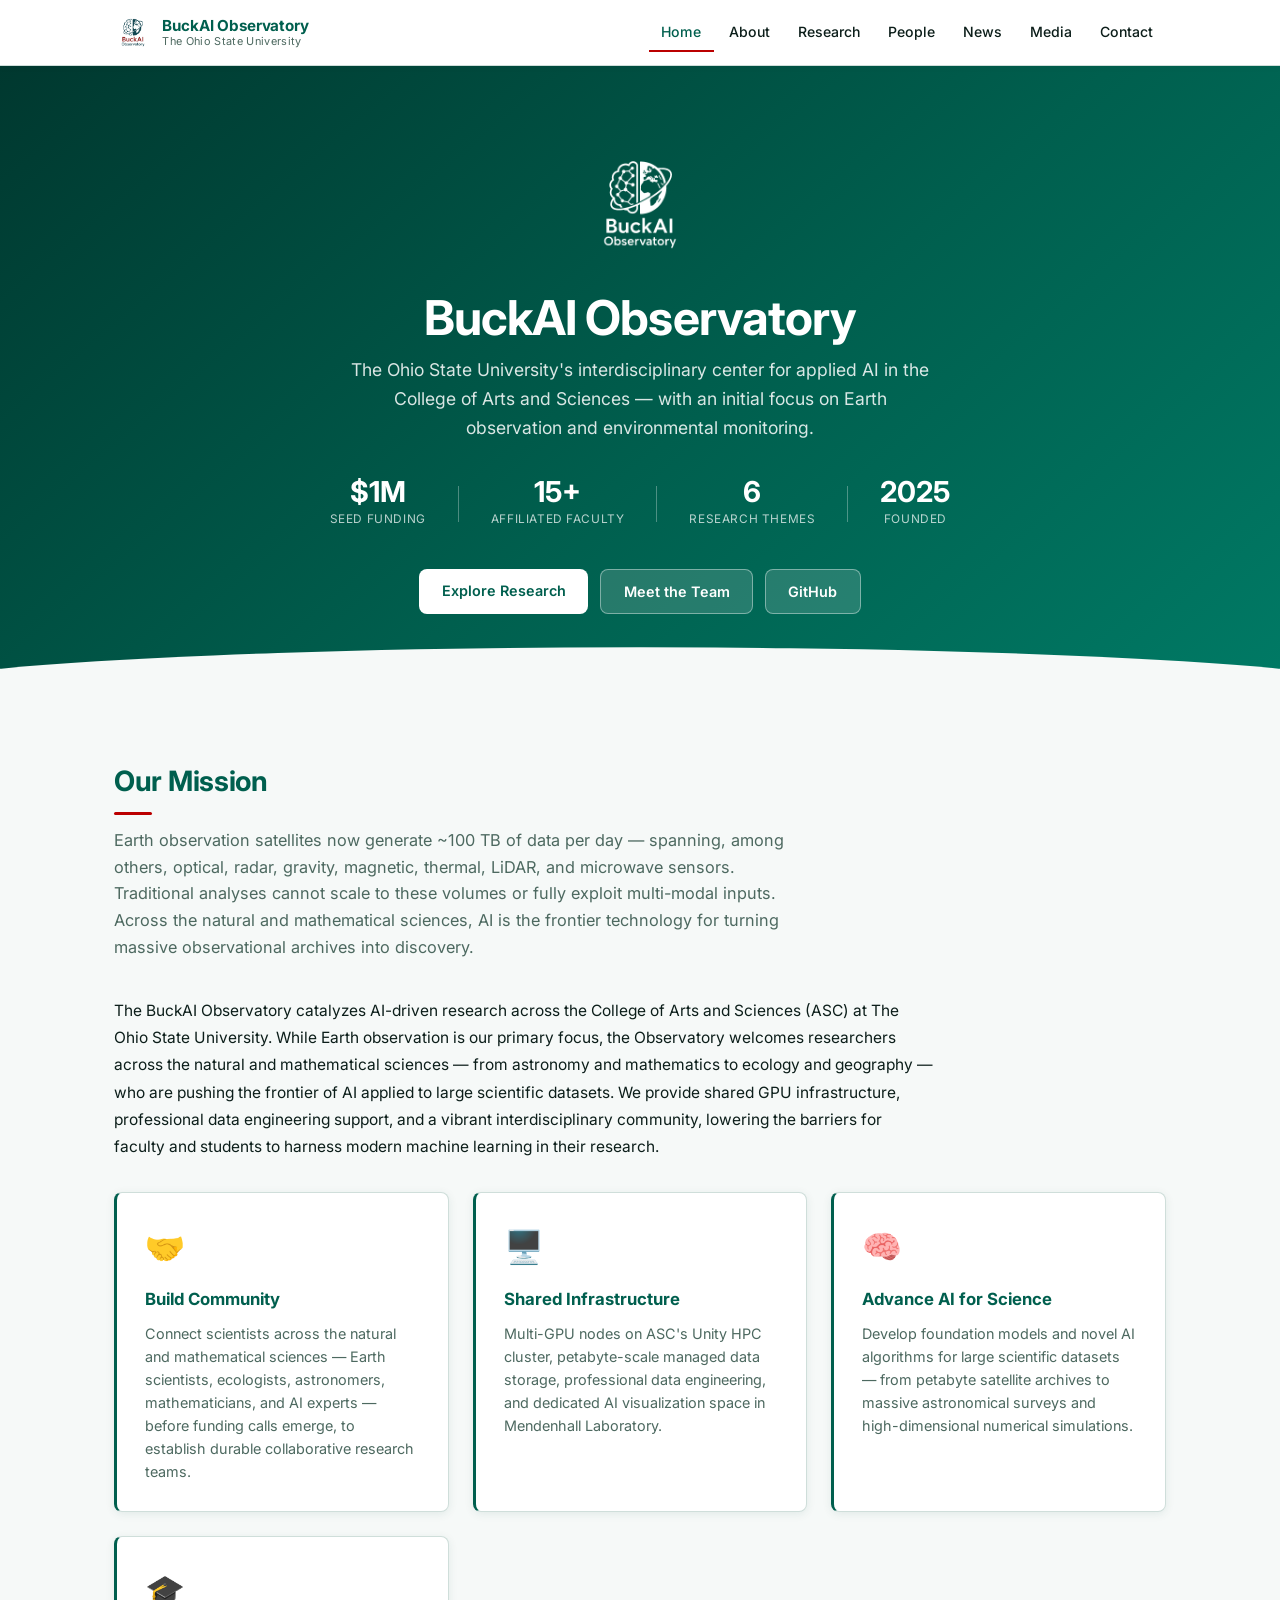
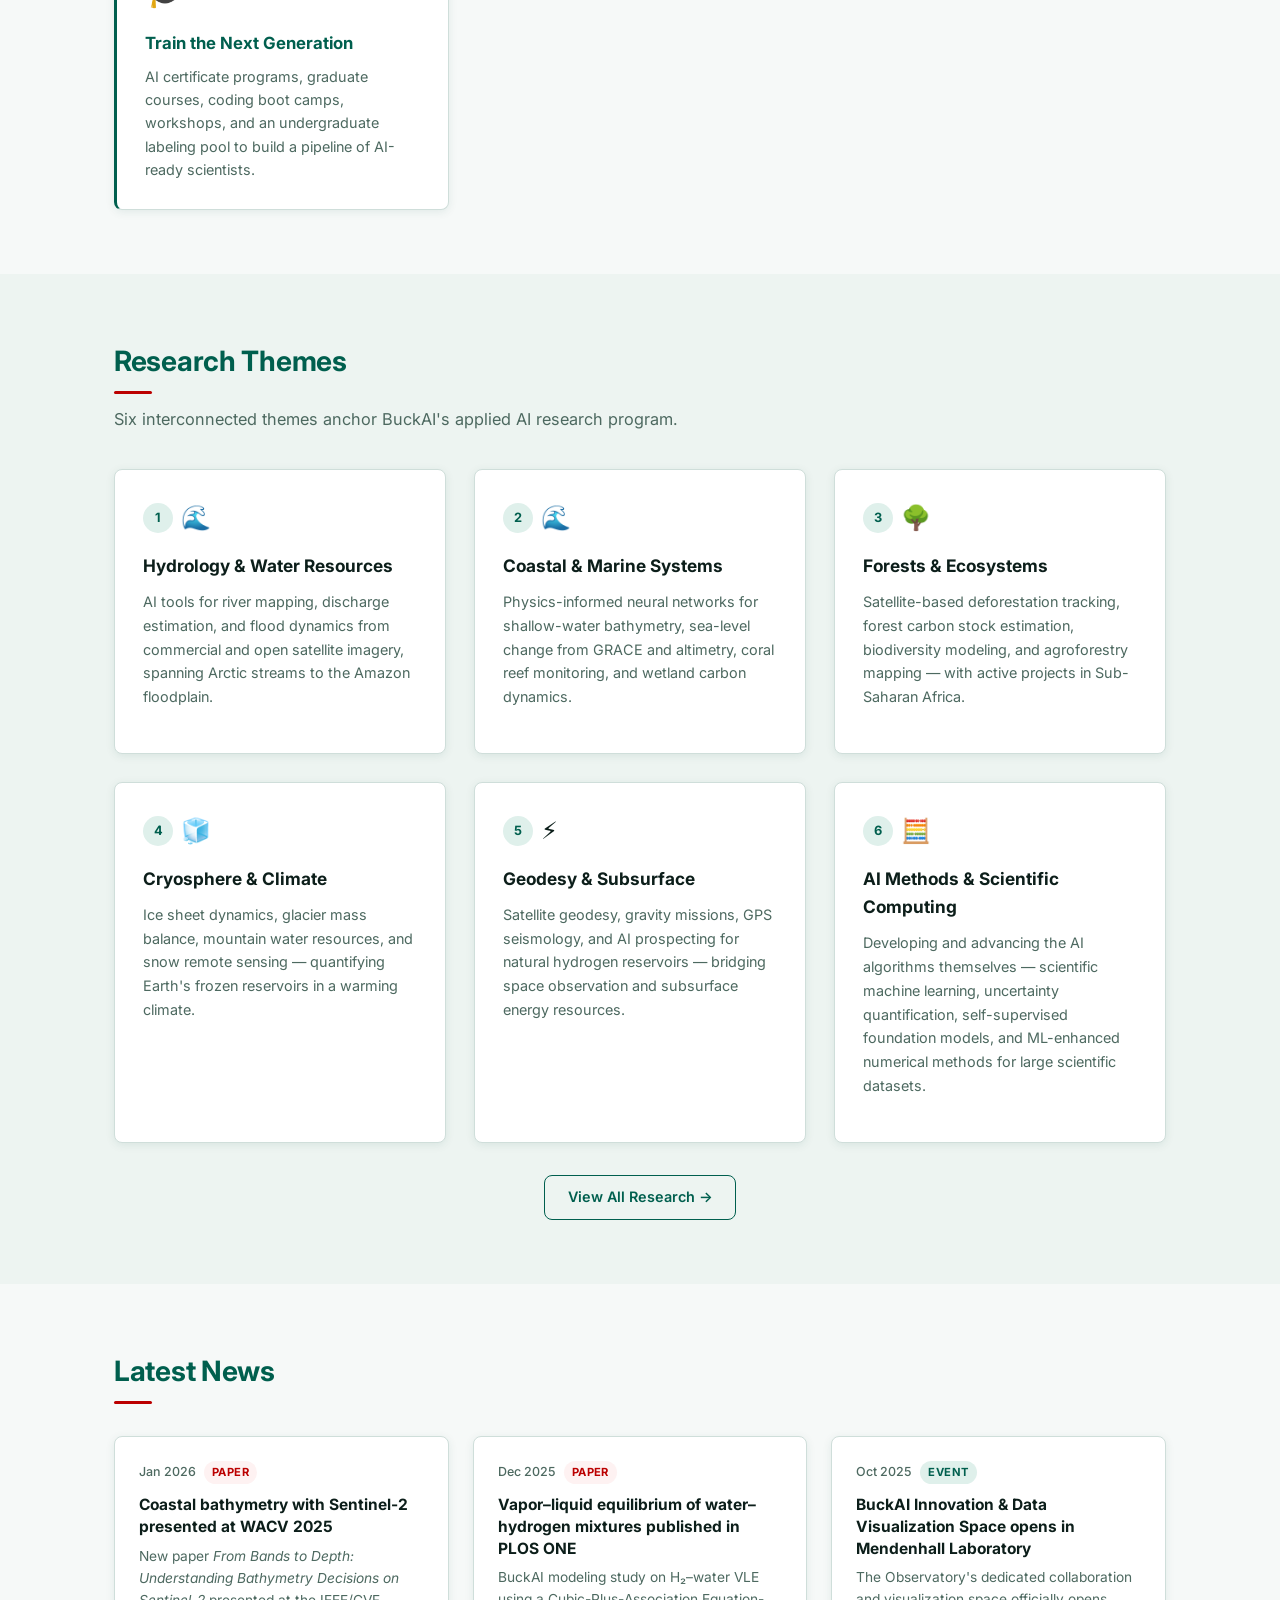
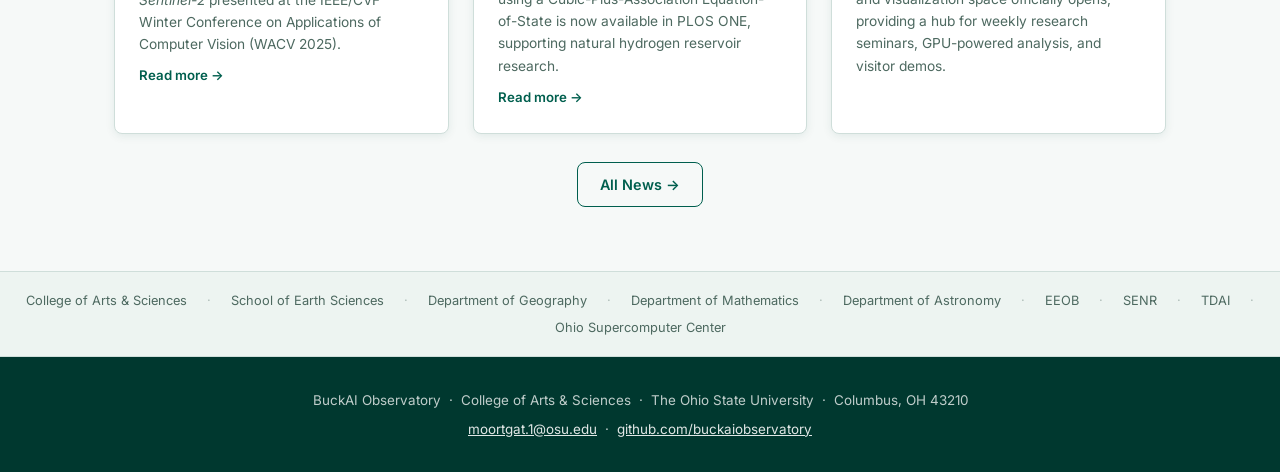
==== index.html @ 2b1a5c59 "Initial launch of BuckAI Observatory website Six-page static site: Home, About, Research (6 themes)," ====
<!DOCTYPE html>
<html lang="en">
<head>
  <meta charset="UTF-8">
  <meta name="viewport" content="width=device-width, initial-scale=1.0">
  <title>BuckAI Observatory — The Ohio State University</title>
  <meta name="description" content="The BuckAI Observatory is OSU's interdisciplinary center for applied AI in the natural and mathematical sciences, with a primary focus on Earth observation, housed in the College of Arts and Sciences.">
  <link rel="preconnect" href="https://fonts.googleapis.com">
  <link rel="preconnect" href="https://fonts.gstatic.com" crossorigin>
  <link href="https://fonts.googleapis.com/css2?family=Inter:wght@400;600;700&display=swap" rel="stylesheet">
  <link rel="stylesheet" href="css/style.css">
</head>
<body>

  <!-- ===== NAVIGATION ===== -->
  <nav class="nav">
    <div class="nav-inner">
      <a href="index.html" class="nav-brand">
        <img src="images/buckai_logo.png" class="nav-brand-logo" alt="BuckAI Observatory logo">
        <span class="nav-brand-text">BuckAI Observatory
          <span>The Ohio State University</span>
        </span>
      </a>
      <button class="nav-hamburger" id="navHamburger" aria-label="Toggle navigation" aria-expanded="false">
        <span></span><span></span><span></span>
      </button>
      <ul class="nav-links" id="navLinks">
        <li><a href="index.html">Home</a></li>
        <li><a href="about.html">About</a></li>
        <li><a href="research.html">Research</a></li>
        <li><a href="people.html">People</a></li>
        <li><a href="news.html">News</a></li>
        <li><a href="media.html">Media</a></li>
        <li><a href="contact.html">Contact</a></li>
      </ul>
    </div>
  </nav>

  <div class="page-wrapper">

    <!-- ===== HERO ===== -->
    <section class="hero">
      <div class="container">
        <img src="images/buckai_logo.png" class="hero-logo" alt="BuckAI Observatory">
        <h1 class="hero-title">BuckAI Observatory</h1>
        <p class="hero-subtitle">
          The Ohio State University's interdisciplinary center for applied AI in the College of Arts and Sciences —
          with an initial focus on Earth observation and environmental monitoring.
        </p>
        <div class="hero-stats">
          <div class="hero-stat">
            <div class="hero-stat-value">$1M</div>
            <div class="hero-stat-label">Seed Funding</div>
          </div>
          <div class="hero-divider"></div>
          <div class="hero-stat">
            <div class="hero-stat-value">15+</div>
            <div class="hero-stat-label">Affiliated Faculty</div>
          </div>
          <div class="hero-divider"></div>
          <div class="hero-stat">
            <div class="hero-stat-value">6</div>
            <div class="hero-stat-label">Research Themes</div>
          </div>
          <div class="hero-divider"></div>
          <div class="hero-stat">
            <div class="hero-stat-value">2025</div>
            <div class="hero-stat-label">Founded</div>
          </div>
        </div>
        <div class="hero-buttons">
          <a href="research.html" class="btn btn-white">Explore Research</a>
          <a href="people.html" class="btn btn-ghost">Meet the Team</a>
          <a href="https://github.com/buckaiobservatory" class="btn btn-ghost" target="_blank" rel="noopener noreferrer">GitHub</a>
        </div>
      </div>
    </section>

    <!-- ===== MISSION ===== -->
    <section class="section">
      <div class="container">
        <h2 class="section-title">Our Mission</h2>
        <p class="section-lead">
          Earth observation satellites now generate ~100 TB of data per day — spanning, among others, optical, radar, gravity, magnetic, thermal, LiDAR, and microwave sensors. Traditional analyses cannot scale to these volumes or fully exploit multi-modal inputs. Across the natural and mathematical sciences, AI is the frontier technology for turning massive observational archives into discovery.
        </p>
        <p style="font-size:0.97rem; line-height:1.75; max-width:820px; color:var(--text)">
          The BuckAI Observatory catalyzes AI-driven research across the College of Arts and Sciences (ASC) at The Ohio State University. While Earth observation is our primary focus, the Observatory welcomes researchers across the natural and mathematical sciences — from astronomy and mathematics to ecology and geography — who are pushing the frontier of AI applied to large scientific datasets. We provide shared GPU infrastructure, professional data engineering support, and a vibrant interdisciplinary community, lowering the barriers for faculty and students to harness modern machine learning in their research.
        </p>

        <div class="feature-grid">
          <div class="feature-card">
            <div class="feature-icon">🤝</div>
            <div class="feature-title">Build Community</div>
            <div class="feature-body">Connect scientists across the natural and mathematical sciences — Earth scientists, ecologists, astronomers, mathematicians, and AI experts — before funding calls emerge, to establish durable collaborative research teams.</div>
          </div>
          <div class="feature-card">
            <div class="feature-icon">🖥️</div>
            <div class="feature-title">Shared Infrastructure</div>
            <div class="feature-body">Multi-GPU nodes on ASC's Unity HPC cluster, petabyte-scale managed data storage, professional data engineering, and dedicated AI visualization space in Mendenhall Laboratory.</div>
          </div>
          <div class="feature-card">
            <div class="feature-icon">🧠</div>
            <div class="feature-title">Advance AI for Science</div>
            <div class="feature-body">Develop foundation models and novel AI algorithms for large scientific datasets — from petabyte satellite archives to massive astronomical surveys and high-dimensional numerical simulations.</div>
          </div>
          <div class="feature-card">
            <div class="feature-icon">🎓</div>
            <div class="feature-title">Train the Next Generation</div>
            <div class="feature-body">AI certificate programs, graduate courses, coding boot camps, workshops, and an undergraduate labeling pool to build a pipeline of AI-ready scientists.</div>
          </div>
        </div>
      </div>
    </section>

    <!-- ===== RESEARCH THEMES (preview) ===== -->
    <section class="section section-alt">
      <div class="container">
        <h2 class="section-title">Research Themes</h2>
        <p class="section-lead">Six interconnected themes anchor BuckAI's applied AI research program.</p>
        <div class="theme-grid">
          <div class="theme-card">
            <div class="theme-badge">
              <div class="theme-number">1</div>
              <span class="theme-icon">🌊</span>
            </div>
            <div class="theme-title">Hydrology &amp; Water Resources</div>
            <div class="theme-body">AI tools for river mapping, discharge estimation, and flood dynamics from commercial and open satellite imagery, spanning Arctic streams to the Amazon floodplain.</div>
          </div>
          <div class="theme-card">
            <div class="theme-badge">
              <div class="theme-number">2</div>
              <span class="theme-icon">🌊</span>
            </div>
            <div class="theme-title">Coastal &amp; Marine Systems</div>
            <div class="theme-body">Physics-informed neural networks for shallow-water bathymetry, sea-level change from GRACE and altimetry, coral reef monitoring, and wetland carbon dynamics.</div>
          </div>
          <div class="theme-card">
            <div class="theme-badge">
              <div class="theme-number">3</div>
              <span class="theme-icon">🌳</span>
            </div>
            <div class="theme-title">Forests &amp; Ecosystems</div>
            <div class="theme-body">Satellite-based deforestation tracking, forest carbon stock estimation, biodiversity modeling, and agroforestry mapping — with active projects in Sub-Saharan Africa.</div>
          </div>
          <div class="theme-card">
            <div class="theme-badge">
              <div class="theme-number">4</div>
              <span class="theme-icon">🧊</span>
            </div>
            <div class="theme-title">Cryosphere &amp; Climate</div>
            <div class="theme-body">Ice sheet dynamics, glacier mass balance, mountain water resources, and snow remote sensing — quantifying Earth's frozen reservoirs in a warming climate.</div>
          </div>
          <div class="theme-card">
            <div class="theme-badge">
              <div class="theme-number">5</div>
              <span class="theme-icon">⚡</span>
            </div>
            <div class="theme-title">Geodesy &amp; Subsurface</div>
            <div class="theme-body">Satellite geodesy, gravity missions, GPS seismology, and AI prospecting for natural hydrogen reservoirs — bridging space observation and subsurface energy resources.</div>
          </div>
          <div class="theme-card">
            <div class="theme-badge">
              <div class="theme-number">6</div>
              <span class="theme-icon">🧮</span>
            </div>
            <div class="theme-title">AI Methods &amp; Scientific Computing</div>
            <div class="theme-body">Developing and advancing the AI algorithms themselves — scientific machine learning, uncertainty quantification, self-supervised foundation models, and ML-enhanced numerical methods for large scientific datasets.</div>
          </div>
        </div>
        <div style="margin-top:2rem; text-align:center">
          <a href="research.html" class="btn btn-outline">View All Research →</a>
        </div>
      </div>
    </section>

    <!-- ===== LATEST NEWS ===== -->
    <section class="section">
      <div class="container">
        <h2 class="section-title">Latest News</h2>
        <div class="news-grid" id="newsGrid">
          <p style="color:var(--muted);padding:1rem 0">Loading…</p>
        </div>
        <div style="margin-top:1.75rem; text-align:center">
          <a href="news.html" class="btn btn-outline">All News →</a>
        </div>
      </div>
    </section>

    <!-- ===== AFFILIATIONS ===== -->
    <div class="affil-strip">
      <div class="affil-strip-inner">
        <span>College of Arts &amp; Sciences</span>
        <span class="sep">·</span>
        <span>School of Earth Sciences</span>
        <span class="sep">·</span>
        <span>Department of Geography</span>
        <span class="sep">·</span>
        <span>Department of Mathematics</span>
        <span class="sep">·</span>
        <span>Department of Astronomy</span>
        <span class="sep">·</span>
        <span>EEOB</span>
        <span class="sep">·</span>
        <span>SENR</span>
        <span class="sep">·</span>
        <span>TDAI</span>
        <span class="sep">·</span>
        <span>Ohio Supercomputer Center</span>
      </div>
    </div>

  </div><!-- end page-wrapper -->

  <footer>
    <div class="container">
      <p>BuckAI Observatory &nbsp;·&nbsp; College of Arts &amp; Sciences &nbsp;·&nbsp; The Ohio State University &nbsp;·&nbsp; Columbus, OH 43210</p>
      <p><a href="mailto:moortgat.1@osu.edu">moortgat.1@osu.edu</a> &nbsp;·&nbsp; <a href="https://github.com/buckaiobservatory" target="_blank" rel="noopener">github.com/buckaiobservatory</a></p>
    </div>
  </footer>

  <script src="js/main.js"></script>
  <script>
    loadNews('newsGrid', 3, renderNewsCard);
  </script>
</body>
</html>
---- css/style.css ----
/* ===== BuckAI Observatory — style.css ===== */

/* ---- RESET ---- */
*, *::before, *::after { box-sizing: border-box; margin: 0; padding: 0; }
html { scroll-behavior: smooth; }
body {
  font-family: 'Inter', system-ui, -apple-system, sans-serif;
  font-size: 1rem;
  line-height: 1.65;
  background: var(--bg);
  color: var(--text);
}
img { max-width: 100%; display: block; }
a { color: var(--teal); text-decoration: none; }
a:hover { text-decoration: underline; }
ul { list-style: none; }

/* ---- DESIGN TOKENS ---- */
:root {
  --bg: #f6f9f8;
  --surface: #ffffff;
  --surface2: #edf4f1;
  --border: #cfdeda;
  --text: #0c1e1a;
  --muted: #4d6960;
  --teal: #005f4e;
  --teal-hover: #00735f;
  --teal-light: #dff0eb;
  --teal-dark: #00382f;
  --scarlet: #bb0000;
  --scarlet-light: #fef2f2;
  --nav-height: 66px;
  --max-width: 1100px;
  --radius: 8px;
  --shadow: 0 2px 10px rgba(0,80,64,0.09);
  --shadow-hover: 0 6px 24px rgba(0,80,64,0.16);
}

/* ---- LAYOUT ---- */
.container {
  max-width: var(--max-width);
  margin: 0 auto;
  padding: 0 1.5rem;
}
.page-wrapper {
  min-height: calc(100vh - var(--nav-height));
  padding-top: var(--nav-height);
}

/* ---- NAVIGATION ---- */
.nav {
  position: fixed;
  top: 0; left: 0; right: 0;
  z-index: 100;
  height: var(--nav-height);
  background: #fff;
  border-bottom: 1px solid var(--border);
  box-shadow: 0 1px 6px rgba(0,80,64,0.07);
}
.nav-inner {
  max-width: var(--max-width);
  margin: 0 auto;
  padding: 0 1.5rem;
  height: 100%;
  display: flex;
  align-items: center;
  justify-content: space-between;
  gap: 1.5rem;
}
.nav-brand {
  display: flex;
  align-items: center;
  gap: 0.65rem;
  text-decoration: none;
  flex-shrink: 0;
}
.nav-brand:hover { text-decoration: none; }
.nav-brand-logo { height: 38px; width: auto; }
.nav-brand-text {
  font-size: 0.95rem;
  font-weight: 700;
  color: var(--teal);
  letter-spacing: -0.01em;
  line-height: 1.25;
}
.nav-brand-text span {
  display: block;
  font-size: 0.68rem;
  font-weight: 400;
  color: var(--muted);
  letter-spacing: 0.03em;
}
.nav-links {
  display: flex;
  align-items: center;
  gap: 0.15rem;
}
.nav-links li a {
  display: block;
  padding: 0.4rem 0.8rem;
  font-size: 0.88rem;
  font-weight: 500;
  color: var(--text);
  text-decoration: none;
  border-radius: var(--radius);
  border-bottom: 2px solid transparent;
  transition: background 0.15s, color 0.15s;
}
.nav-links li a:hover {
  background: var(--teal-light);
  color: var(--teal);
  text-decoration: none;
}
.nav-links li a.active {
  color: var(--teal);
  border-radius: 0;
  border-bottom-color: var(--scarlet);
}
.nav-hamburger {
  display: none;
  flex-direction: column;
  gap: 5px;
  background: none;
  border: none;
  cursor: pointer;
  padding: 6px;
}
.nav-hamburger span {
  display: block;
  width: 22px;
  height: 2px;
  background: var(--teal);
}

/* ---- HERO (index.html) ---- */
.hero {
  background: linear-gradient(140deg, var(--teal-dark) 0%, var(--teal) 55%, #007a65 100%);
  color: #fff;
  padding: 5rem 0 5rem;
  text-align: center;
  position: relative;
  overflow: hidden;
}
.hero::after {
  content: '';
  position: absolute;
  bottom: -1px; left: 0; right: 0;
  height: 48px;
  background: var(--bg);
  clip-path: ellipse(60% 100% at 50% 100%);
}
.hero-logo {
  height: 120px;
  width: auto;
  margin: 0 auto 1.5rem;
  filter: brightness(0) invert(1);
}
.hero-title {
  font-size: clamp(2rem, 5vw, 3rem);
  font-weight: 700;
  letter-spacing: -0.02em;
  line-height: 1.15;
  margin-bottom: 0.6rem;
}
.hero-subtitle {
  font-size: 1.1rem;
  opacity: 0.85;
  max-width: 580px;
  margin: 0 auto 2.25rem;
}
.hero-stats {
  display: flex;
  justify-content: center;
  align-items: center;
  flex-wrap: wrap;
  gap: 0.5rem 2rem;
  margin-bottom: 2.5rem;
}
.hero-stat { text-align: center; }
.hero-stat-value {
  font-size: 1.8rem;
  font-weight: 700;
  line-height: 1;
  color: #fff;
}
.hero-stat-label {
  font-size: 0.74rem;
  opacity: 0.72;
  margin-top: 0.2rem;
  text-transform: uppercase;
  letter-spacing: 0.05em;
}
.hero-divider {
  width: 1px;
  height: 36px;
  background: rgba(255,255,255,0.3);
  align-self: center;
}
.hero-buttons {
  display: flex;
  justify-content: center;
  flex-wrap: wrap;
  gap: 0.75rem;
}

/* ---- PAGE BANNER (inner pages) ---- */
.page-banner {
  background: var(--teal);
  color: #fff;
  padding: 2.75rem 0 2.25rem;
}
.page-banner-inner {
  max-width: var(--max-width);
  margin: 0 auto;
  padding: 0 1.5rem;
}
.page-banner-title {
  font-size: clamp(1.6rem, 4vw, 2.25rem);
  font-weight: 700;
  letter-spacing: -0.02em;
  margin-bottom: 0.35rem;
}
.page-banner-sub {
  font-size: 1rem;
  opacity: 0.82;
}

/* ---- BUTTONS ---- */
.btn {
  display: inline-block;
  padding: 0.6rem 1.4rem;
  border-radius: var(--radius);
  font-size: 0.9rem;
  font-weight: 600;
  cursor: pointer;
  text-decoration: none;
  transition: background 0.15s, transform 0.1s, box-shadow 0.15s;
}
.btn:hover { transform: translateY(-1px); text-decoration: none; }
.btn-white { background: #fff; color: var(--teal); }
.btn-white:hover { background: var(--teal-light); }
.btn-ghost {
  background: rgba(255,255,255,0.15);
  color: #fff;
  border: 1px solid rgba(255,255,255,0.4);
}
.btn-ghost:hover { background: rgba(255,255,255,0.28); }
.btn-teal { background: var(--teal); color: #fff; }
.btn-teal:hover { background: var(--teal-hover); }
.btn-outline {
  background: transparent;
  color: var(--teal);
  border: 1.5px solid var(--teal);
}
.btn-outline:hover { background: var(--teal-light); }

/* ---- SECTIONS ---- */
.section { padding: 4rem 0; }
.section-alt { background: var(--surface2); }
.section-title {
  font-size: clamp(1.35rem, 3vw, 1.75rem);
  font-weight: 700;
  color: var(--teal);
  margin-bottom: 0.4rem;
  letter-spacing: -0.01em;
}
.section-title::after {
  content: '';
  display: block;
  width: 38px;
  height: 3px;
  background: var(--scarlet);
  margin-top: 0.45rem;
  border-radius: 2px;
}
.section-lead {
  font-size: 1.02rem;
  color: var(--muted);
  max-width: 680px;
  margin-bottom: 2.25rem;
  margin-top: 0.75rem;
}

/* ---- FEATURE CARDS (index homepage) ---- */
.feature-grid {
  display: grid;
  grid-template-columns: repeat(auto-fit, minmax(280px, 1fr));
  gap: 1.5rem;
  margin-top: 2rem;
}
.feature-card {
  background: var(--surface);
  border: 1px solid var(--border);
  border-left: 3px solid var(--teal);
  border-radius: var(--radius);
  padding: 1.75rem;
  box-shadow: var(--shadow);
  transition: box-shadow 0.2s, transform 0.2s, border-left-color 0.2s;
}
.feature-card:hover {
  box-shadow: var(--shadow-hover);
  transform: translateY(-2px);
  border-left-color: var(--scarlet);
}
.feature-icon { font-size: 2rem; margin-bottom: 0.75rem; }
.feature-title {
  font-size: 1.05rem;
  font-weight: 700;
  color: var(--teal);
  margin-bottom: 0.5rem;
}
.feature-body { font-size: 0.9rem; color: var(--muted); line-height: 1.6; }

/* ---- RESEARCH THEME CARDS ---- */
.theme-grid {
  display: grid;
  grid-template-columns: repeat(auto-fit, minmax(310px, 1fr));
  gap: 1.75rem;
  margin-top: 2rem;
}
.theme-card {
  background: var(--surface);
  border: 1px solid var(--border);
  border-radius: var(--radius);
  padding: 1.75rem;
  box-shadow: var(--shadow);
  transition: box-shadow 0.2s, transform 0.2s;
}
.theme-card:hover { box-shadow: var(--shadow-hover); transform: translateY(-2px); }
.theme-badge {
  display: inline-flex;
  align-items: center;
  gap: 0.5rem;
  margin-bottom: 0.9rem;
}
.theme-number {
  display: inline-flex;
  align-items: center;
  justify-content: center;
  width: 30px;
  height: 30px;
  background: var(--teal-light);
  color: var(--teal);
  border-radius: 50%;
  font-size: 0.8rem;
  font-weight: 700;
}
.theme-icon { font-size: 1.5rem; }
.theme-title {
  font-size: 1.08rem;
  font-weight: 700;
  color: var(--text);
  margin-bottom: 0.6rem;
}
.theme-body {
  font-size: 0.9rem;
  color: var(--muted);
  line-height: 1.65;
  margin-bottom: 1rem;
}
.theme-projects {
  font-size: 0.85rem;
  color: var(--muted);
  padding-left: 1rem;
}
.theme-projects li { margin-bottom: 0.3rem; list-style: disc; }
.theme-people {
  margin-top: 0.9rem;
  padding-top: 0.75rem;
  border-top: 1px solid var(--border);
  font-size: 0.8rem;
  color: var(--muted);
}
.theme-people strong { color: var(--text); }
.tag {
  display: inline-block;
  padding: 0.18rem 0.55rem;
  background: var(--teal-light);
  color: var(--teal);
  border-radius: 20px;
  font-size: 0.73rem;
  font-weight: 600;
  margin: 0.2rem 0.15rem 0 0;
}
.tag-scarlet { background: var(--scarlet-light); color: var(--scarlet); }

/* ---- PEOPLE — DIRECTOR ---- */
.director-card {
  display: grid;
  grid-template-columns: 180px 1fr;
  gap: 2rem;
  align-items: start;
  background: var(--surface);
  border: 1px solid var(--border);
  border-radius: var(--radius);
  padding: 2rem;
  box-shadow: var(--shadow);
  margin-bottom: 3rem;
}
.director-photo {
  width: 180px;
  height: 180px;
  border-radius: 50%;
  object-fit: cover;
  border: 3px solid var(--teal-light);
}
.director-name {
  font-size: 1.4rem;
  font-weight: 700;
  color: var(--text);
  margin-bottom: 0.2rem;
}
.director-title { font-size: 1rem; color: var(--teal); font-weight: 600; margin-bottom: 0.1rem; }
.director-dept { font-size: 0.88rem; color: var(--muted); margin-bottom: 1rem; }
.director-bio { font-size: 0.93rem; line-height: 1.7; color: var(--text); margin-bottom: 1rem; }
.person-links {
  display: flex;
  gap: 0.6rem;
  flex-wrap: wrap;
  margin-top: 0.5rem;
}
.person-links a {
  font-size: 0.8rem;
  color: var(--teal);
  border: 1px solid var(--border);
  padding: 0.22rem 0.65rem;
  border-radius: 20px;
  text-decoration: none;
  transition: background 0.15s, border-color 0.15s;
}
.person-links a:hover { background: var(--teal-light); border-color: var(--teal); text-decoration: none; }

/* ---- PEOPLE — SAB ---- */
.sab-grid {
  display: grid;
  grid-template-columns: repeat(auto-fit, minmax(235px, 1fr));
  gap: 1.5rem;
  margin-bottom: 3rem;
}
.sab-card {
  background: var(--surface);
  border: 1px solid var(--border);
  border-radius: var(--radius);
  padding: 1.5rem;
  box-shadow: var(--shadow);
  text-align: center;
  transition: box-shadow 0.2s, transform 0.2s;
}
.sab-card:hover { box-shadow: var(--shadow-hover); transform: translateY(-2px); }
.sab-photo {
  width: 110px;
  height: 110px;
  border-radius: 50%;
  object-fit: cover;
  margin: 0 auto 1rem;
  border: 2.5px solid var(--teal-light);
  background: var(--surface2);
}
.sab-name { font-size: 1rem; font-weight: 700; color: var(--text); margin-bottom: 0.15rem; }
.sab-title { font-size: 0.8rem; color: var(--teal); font-weight: 600; margin-bottom: 0.1rem; }
.sab-dept { font-size: 0.78rem; color: var(--muted); margin-bottom: 0.75rem; }
.sab-bio { font-size: 0.8rem; color: var(--muted); line-height: 1.55; text-align: left; }
.sab-links { margin-top: 0.75rem; display: flex; justify-content: center; gap: 0.5rem; flex-wrap: wrap; }
.sab-links a {
  font-size: 0.75rem;
  color: var(--teal);
  border: 1px solid var(--border);
  padding: 0.18rem 0.55rem;
  border-radius: 20px;
  text-decoration: none;
}
.sab-links a:hover { background: var(--teal-light); border-color: var(--teal); text-decoration: none; }

/* ---- PEOPLE — AFFILIATED ---- */
.people-dept-header {
  font-size: 0.75rem;
  font-weight: 700;
  color: var(--muted);
  text-transform: uppercase;
  letter-spacing: 0.08em;
  padding: 0.25rem 0;
  margin: 2.25rem 0 1rem;
  border-bottom: 1px solid var(--border);
}
.affil-grid {
  display: grid;
  grid-template-columns: repeat(auto-fill, minmax(210px, 1fr));
  gap: 1.25rem;
}
.affil-card {
  background: var(--surface);
  border: 1px solid var(--border);
  border-radius: var(--radius);
  padding: 1.1rem;
  box-shadow: var(--shadow);
  display: flex;
  align-items: flex-start;
  gap: 0.85rem;
  transition: box-shadow 0.2s, transform 0.15s;
}
.affil-card:hover { box-shadow: var(--shadow-hover); transform: translateY(-2px); }
.affil-photo {
  width: 58px;
  height: 58px;
  border-radius: 50%;
  object-fit: cover;
  flex-shrink: 0;
  border: 2px solid var(--teal-light);
  background: var(--surface2);
}
.affil-info { flex: 1; min-width: 0; }
.affil-name { font-size: 0.88rem; font-weight: 700; color: var(--text); margin-bottom: 0.08rem; }
.affil-title { font-size: 0.74rem; color: var(--teal); font-weight: 600; margin-bottom: 0.04rem; }
.affil-dept { font-size: 0.72rem; color: var(--muted); margin-bottom: 0.4rem; }
.affil-research { font-size: 0.74rem; color: var(--muted); line-height: 1.4; }
.affil-link { font-size: 0.72rem; color: var(--teal); display: inline-block; margin-top: 0.3rem; }
.affil-link:hover { text-decoration: underline; }

/* Photo placeholder (shown when img fails to load) */
.photo-init {
  display: flex;
  align-items: center;
  justify-content: center;
  background: var(--teal-light);
  color: var(--teal);
  font-weight: 700;
  border-radius: 50%;
  flex-shrink: 0;
  border: 2px solid var(--teal-light);
}

/* ---- NEWS ---- */
.news-grid {
  display: grid;
  grid-template-columns: repeat(auto-fill, minmax(300px, 1fr));
  gap: 1.5rem;
  margin-top: 2rem;
}
.news-card {
  background: var(--surface);
  border: 1px solid var(--border);
  border-radius: var(--radius);
  padding: 1.5rem;
  box-shadow: var(--shadow);
  transition: box-shadow 0.2s, transform 0.2s;
}
.news-card:hover { box-shadow: var(--shadow-hover); transform: translateY(-2px); }
.news-meta {
  display: flex;
  align-items: center;
  gap: 0.5rem;
  margin-bottom: 0.65rem;
}
.news-date { font-size: 0.78rem; color: var(--muted); font-weight: 500; }
.news-category {
  font-size: 0.7rem;
  font-weight: 700;
  text-transform: uppercase;
  letter-spacing: 0.04em;
  padding: 0.13rem 0.5rem;
  border-radius: 12px;
  background: var(--teal-light);
  color: var(--teal);
}
.news-category.cat-paper { background: var(--scarlet-light); color: var(--scarlet); }
.news-category.cat-funding { background: #fff8e6; color: #7a5800; }
.news-headline {
  font-size: 0.97rem;
  font-weight: 700;
  color: var(--text);
  margin-bottom: 0.45rem;
  line-height: 1.4;
}
.news-body { font-size: 0.86rem; color: var(--muted); line-height: 1.6; }
.news-link {
  display: inline-block;
  margin-top: 0.65rem;
  font-size: 0.83rem;
  color: var(--teal);
  font-weight: 600;
}
/* Full news list */
.news-list-full { display: flex; flex-direction: column; gap: 0; margin-top: 2rem; }
.news-row {
  display: grid;
  grid-template-columns: 90px 1fr;
  gap: 1.5rem;
  align-items: start;
  padding: 1.25rem 0;
  border-bottom: 1px solid var(--border);
}
.news-row:last-child { border-bottom: none; }
.news-row-date { font-size: 0.85rem; color: var(--scarlet); font-weight: 700; padding-top: 0.15rem; }
.news-row-headline { font-size: 0.97rem; font-weight: 700; color: var(--text); margin-bottom: 0.3rem; }
.news-row-body { font-size: 0.86rem; color: var(--muted); line-height: 1.6; }

/* ---- OBJECTIVES LIST (about.html) ---- */
.objectives-list { counter-reset: obj; list-style: none; margin: 1.5rem 0; }
.objectives-list li {
  counter-increment: obj;
  padding: 0.9rem 1.25rem 0.9rem 3.25rem;
  background: var(--surface);
  border: 1px solid var(--border);
  border-radius: var(--radius);
  margin-bottom: 0.7rem;
  position: relative;
  box-shadow: var(--shadow);
}
.objectives-list li::before {
  content: counter(obj);
  position: absolute;
  left: 1rem;
  top: 1rem;
  width: 26px;
  height: 26px;
  background: var(--teal);
  color: #fff;
  border-radius: 50%;
  font-size: 0.74rem;
  font-weight: 700;
  display: flex;
  align-items: center;
  justify-content: center;
}
.obj-title { font-weight: 700; color: var(--teal); display: block; margin-bottom: 0.2rem; }
.obj-body { font-size: 0.9rem; color: var(--muted); line-height: 1.6; }

/* ---- INFRA CARDS (about.html) ---- */
.infra-grid {
  display: grid;
  grid-template-columns: repeat(auto-fit, minmax(210px, 1fr));
  gap: 1.25rem;
  margin-top: 1.5rem;
}
.infra-card {
  background: var(--surface);
  border: 1px solid var(--border);
  border-radius: var(--radius);
  padding: 1.25rem;
  box-shadow: var(--shadow);
  text-align: center;
}
.infra-icon { font-size: 2rem; margin-bottom: 0.5rem; }
.infra-title { font-size: 0.9rem; font-weight: 700; color: var(--text); margin-bottom: 0.3rem; }
.infra-body { font-size: 0.82rem; color: var(--muted); line-height: 1.5; }

/* ---- CONTACT ---- */
.contact-grid {
  display: grid;
  grid-template-columns: repeat(auto-fit, minmax(280px, 1fr));
  gap: 2rem;
  margin-top: 2rem;
}
.contact-block {
  background: var(--surface);
  border: 1px solid var(--border);
  border-radius: var(--radius);
  padding: 1.75rem;
  box-shadow: var(--shadow);
}
.contact-block h3 {
  font-size: 1rem;
  font-weight: 700;
  color: var(--teal);
  margin-bottom: 1rem;
  padding-bottom: 0.5rem;
  border-bottom: 1px solid var(--border);
}
.contact-row {
  display: flex;
  gap: 0.75rem;
  align-items: flex-start;
  margin-bottom: 0.75rem;
  font-size: 0.9rem;
}
.contact-icon { flex-shrink: 0; }
.links-list { display: flex; flex-direction: column; gap: 0.5rem; }
.links-list li a {
  display: flex;
  align-items: center;
  gap: 0.5rem;
  font-size: 0.9rem;
  color: var(--teal);
  padding: 0.35rem 0;
  border-bottom: 1px solid var(--border);
  text-decoration: none;
}
.links-list li:last-child a { border-bottom: none; }
.links-list li a:hover { text-decoration: underline; }

/* ---- AFFILIATIONS STRIP ---- */
.affil-strip {
  background: var(--surface2);
  border-top: 1px solid var(--border);
  border-bottom: 1px solid var(--border);
  padding: 1.1rem 1.5rem;
  text-align: center;
}
.affil-strip-inner {
  display: flex;
  flex-wrap: wrap;
  justify-content: center;
  gap: 0.4rem 1.25rem;
  font-size: 0.8rem;
  color: var(--muted);
}
.affil-strip-inner .sep { opacity: 0.4; }

/* ---- FOOTER ---- */
footer {
  background: var(--teal-dark);
  color: rgba(255,255,255,0.75);
  padding: 2rem 0;
  text-align: center;
  font-size: 0.84rem;
}
footer p + p { margin-top: 0.4rem; }
footer a { color: rgba(255,255,255,0.88); text-decoration: underline; }
footer a:hover { color: #fff; }

/* ---- UTILITY ---- */
.mt-1 { margin-top: 1rem; }
.mt-2 { margin-top: 2rem; }
.mt-3 { margin-top: 3rem; }
.mb-0 { margin-bottom: 0 !important; }
.text-center { text-align: center; }
.text-muted { color: var(--muted); }

/* ---- RESPONSIVE ---- */
@media (max-width: 768px) {
  .nav-hamburger { display: flex; }
  .nav-links {
    display: none;
    position: absolute;
    top: var(--nav-height);
    left: 0; right: 0;
    background: #fff;
    flex-direction: column;
    padding: 0.75rem;
    border-bottom: 1px solid var(--border);
    box-shadow: var(--shadow);
    gap: 0.1rem;
  }
  .nav-links.open { display: flex; }
  .nav-links li a { padding: 0.6rem 1rem; border-radius: var(--radius); }
  .director-card { grid-template-columns: 1fr; text-align: center; }
  .director-photo { margin: 0 auto; }
  .person-links { justify-content: center; }
  .news-row { grid-template-columns: 1fr; gap: 0.2rem; }
  .hero { padding: 3.5rem 0 4rem; }
}
@media (max-width: 480px) {
  .feature-grid, .sab-grid, .affil-grid, .theme-grid { grid-template-columns: 1fr; }
  .hero-stats { gap: 1rem 1.5rem; }
  .hero-divider { display: none; }
}
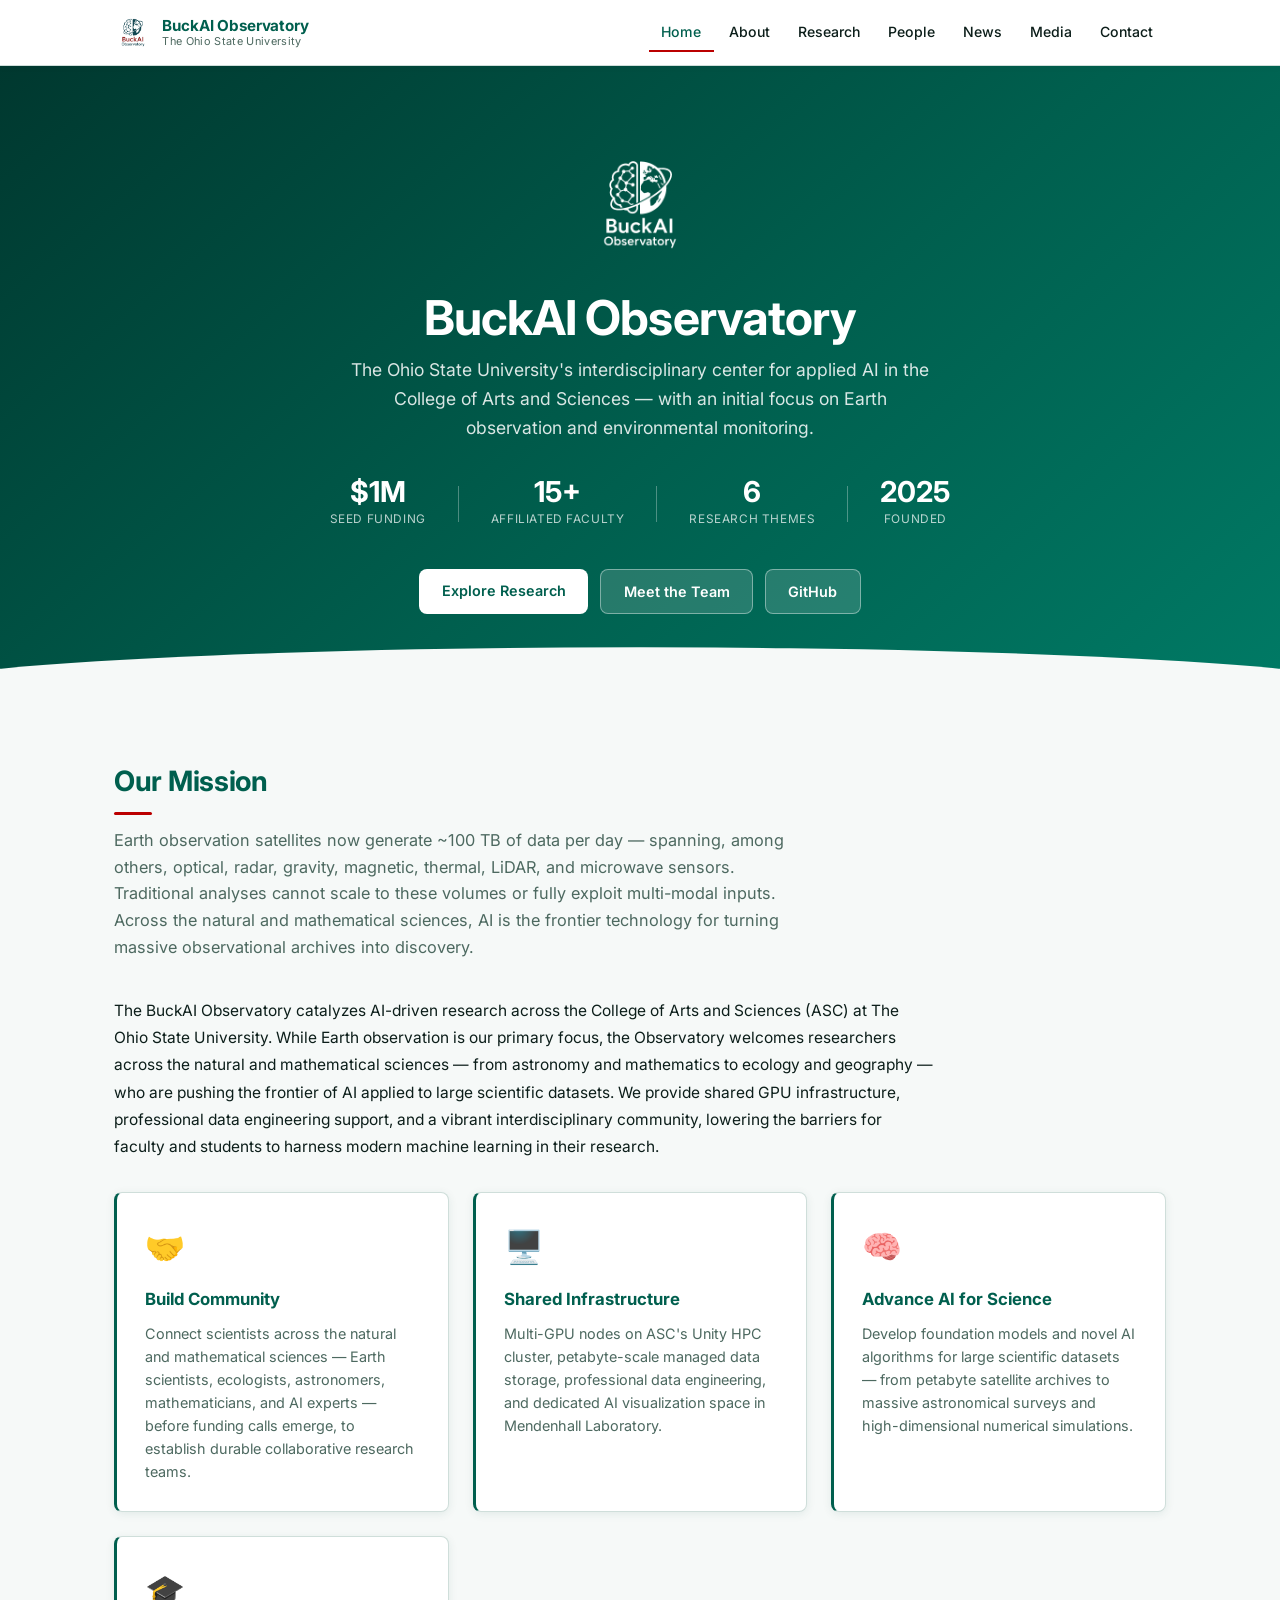
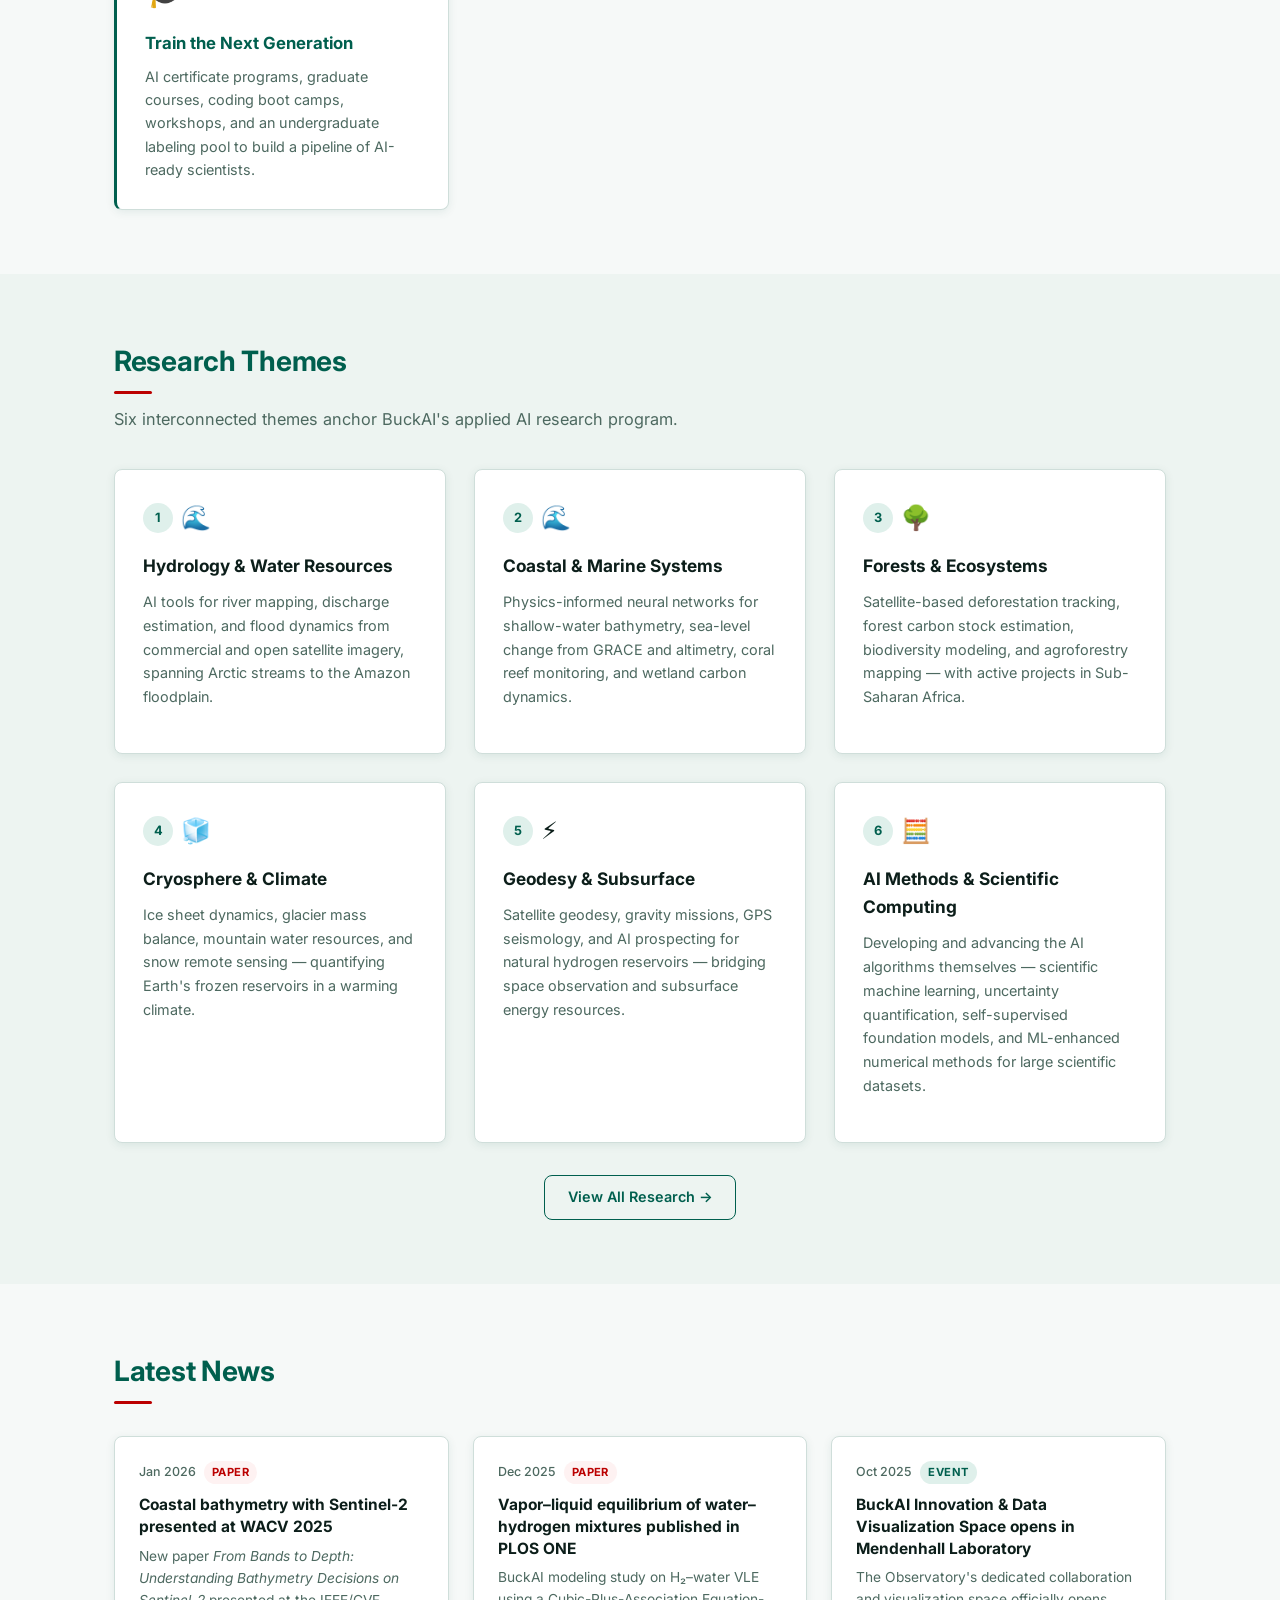
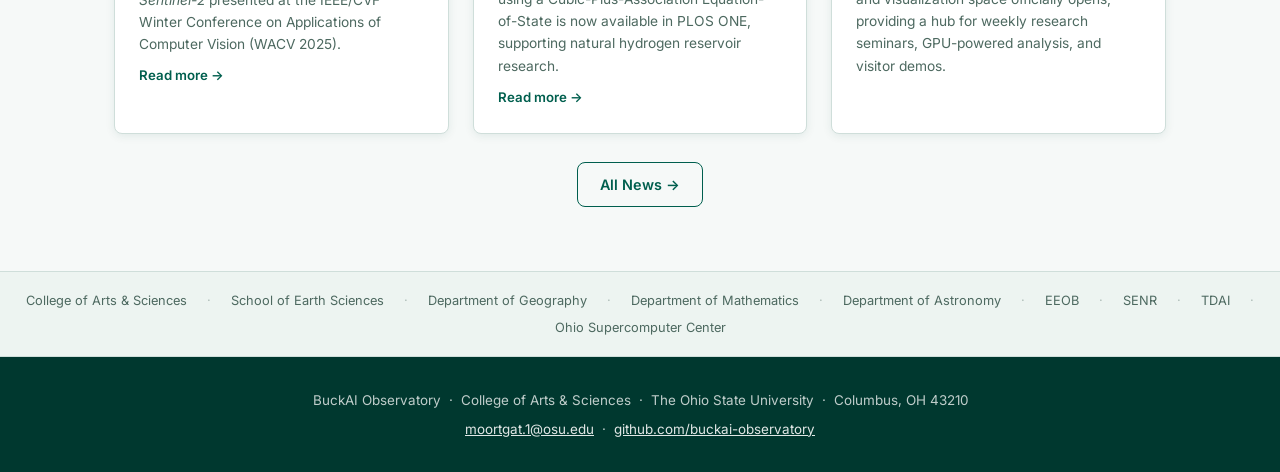
==== commit a848abfd: "2026-03-04" ====
--- a/index.html
+++ b/index.html
@@ -71,7 +71,7 @@
         <div class="hero-buttons">
           <a href="research.html" class="btn btn-white">Explore Research</a>
           <a href="people.html" class="btn btn-ghost">Meet the Team</a>
-          <a href="https://github.com/buckaiobservatory" class="btn btn-ghost" target="_blank" rel="noopener noreferrer">GitHub</a>
+          <a href="https://github.com/buckai-observatory" class="btn btn-ghost" target="_blank" rel="noopener noreferrer">GitHub</a>
         </div>
       </div>
     </section>
@@ -214,7 +214,7 @@
   <footer>
     <div class="container">
       <p>BuckAI Observatory &nbsp;·&nbsp; College of Arts &amp; Sciences &nbsp;·&nbsp; The Ohio State University &nbsp;·&nbsp; Columbus, OH 43210</p>
-      <p><a href="mailto:moortgat.1@osu.edu">moortgat.1@osu.edu</a> &nbsp;·&nbsp; <a href="https://github.com/buckaiobservatory" target="_blank" rel="noopener">github.com/buckaiobservatory</a></p>
+      <p><a href="mailto:moortgat.1@osu.edu">moortgat.1@osu.edu</a> &nbsp;·&nbsp; <a href="https://github.com/buckai-observatory" target="_blank" rel="noopener">github.com/buckai-observatory</a></p>
     </div>
   </footer>
 
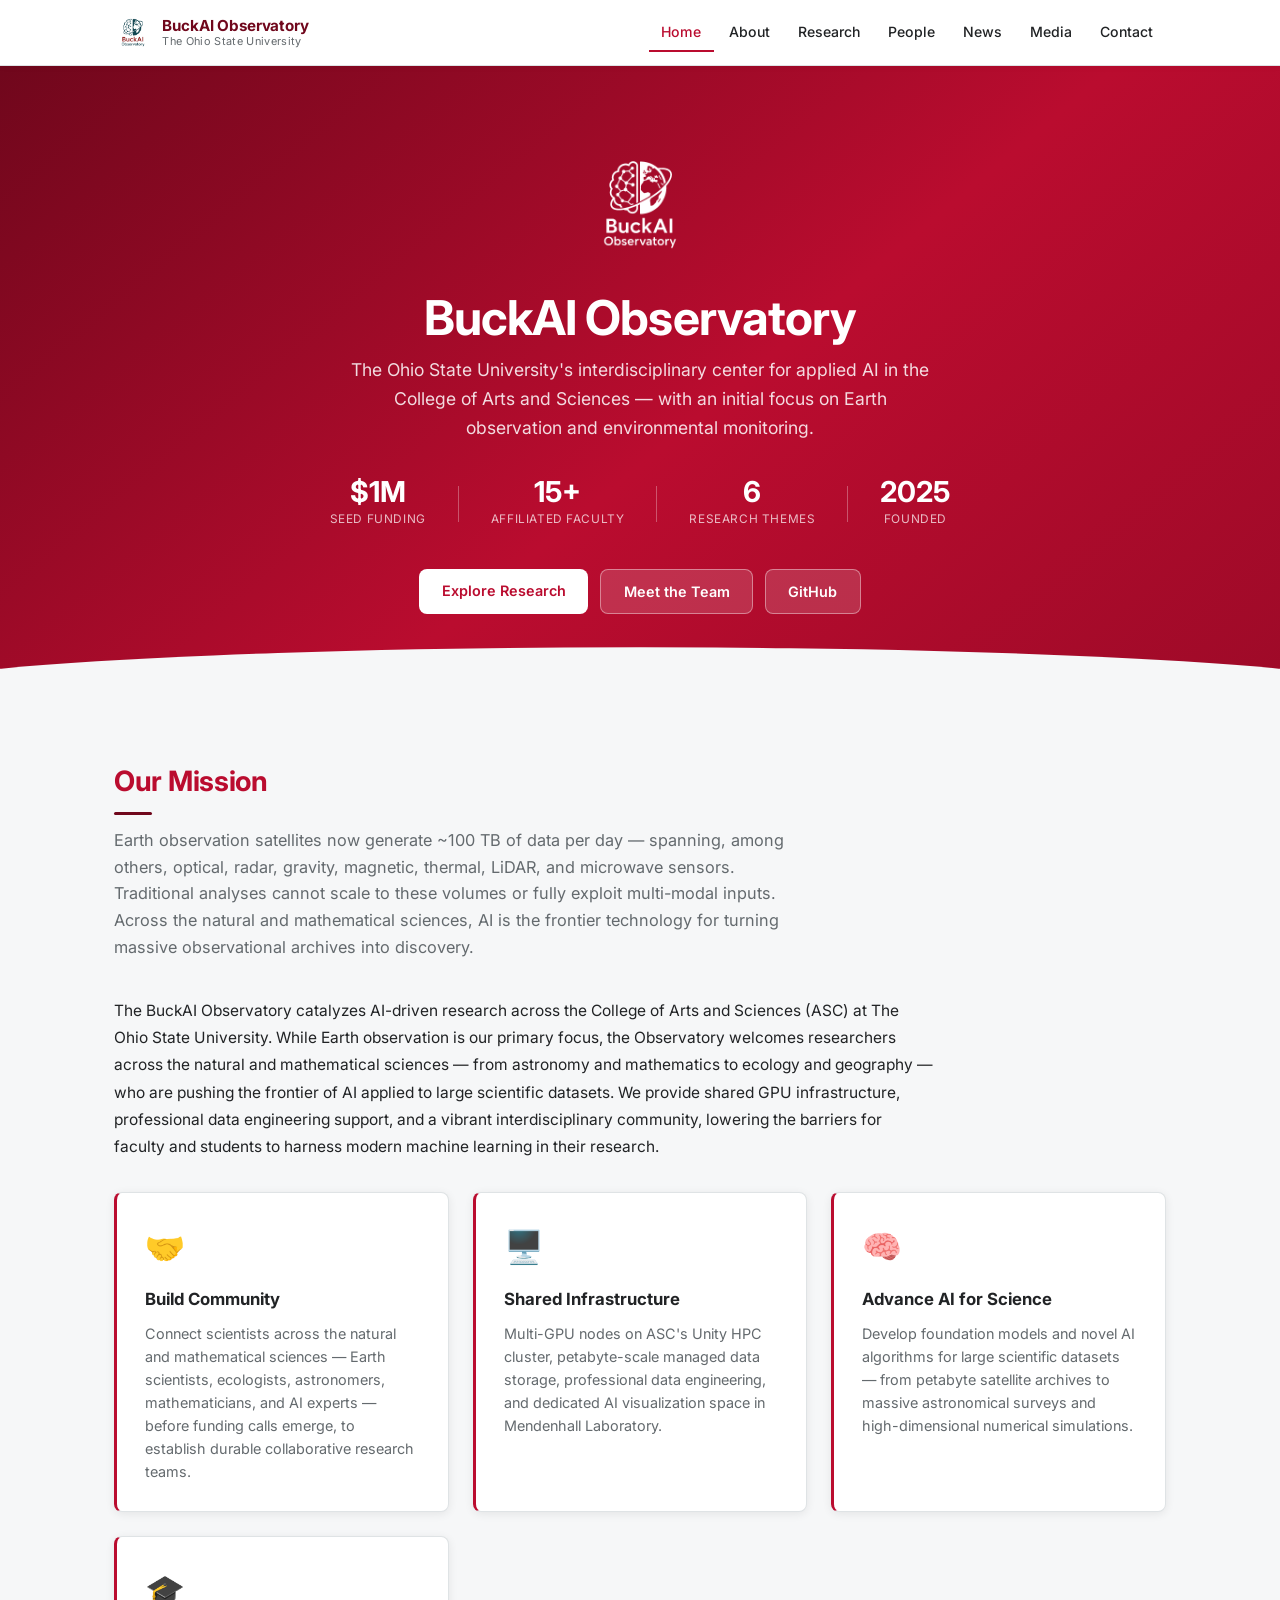
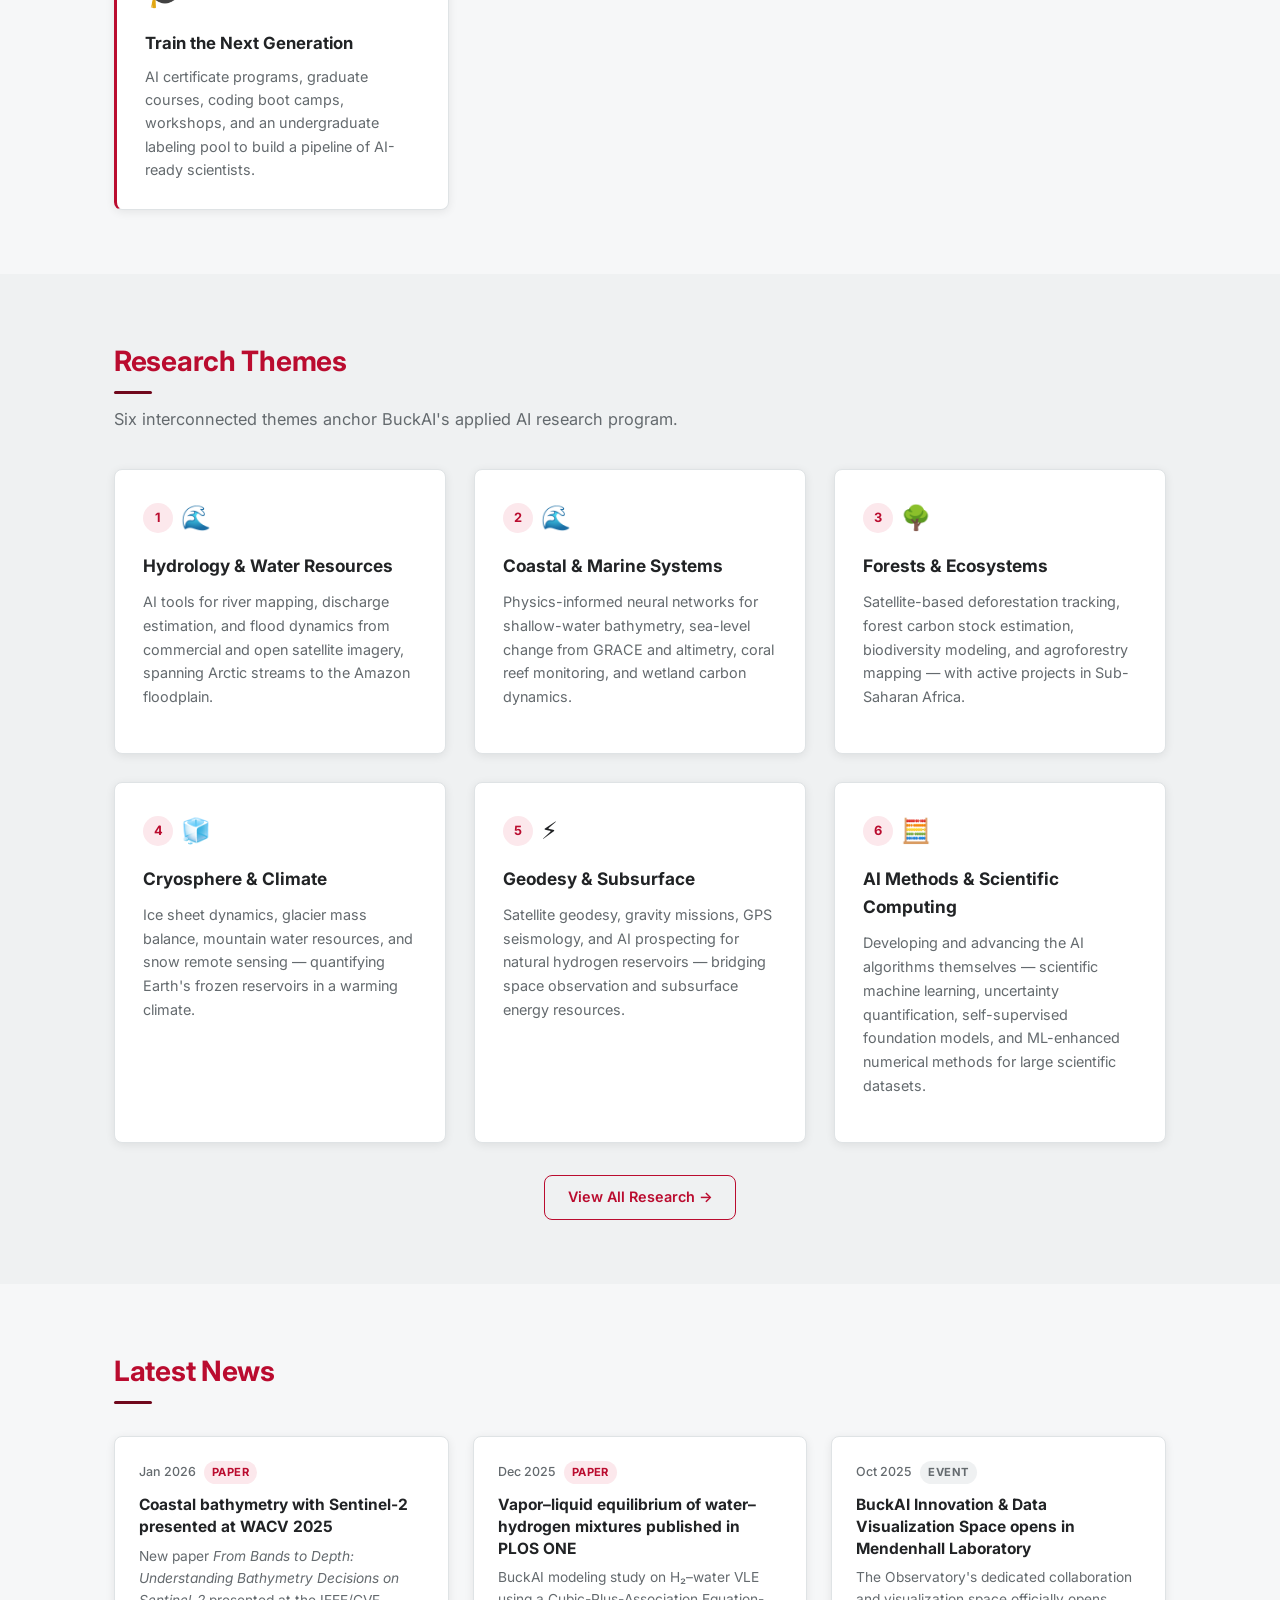
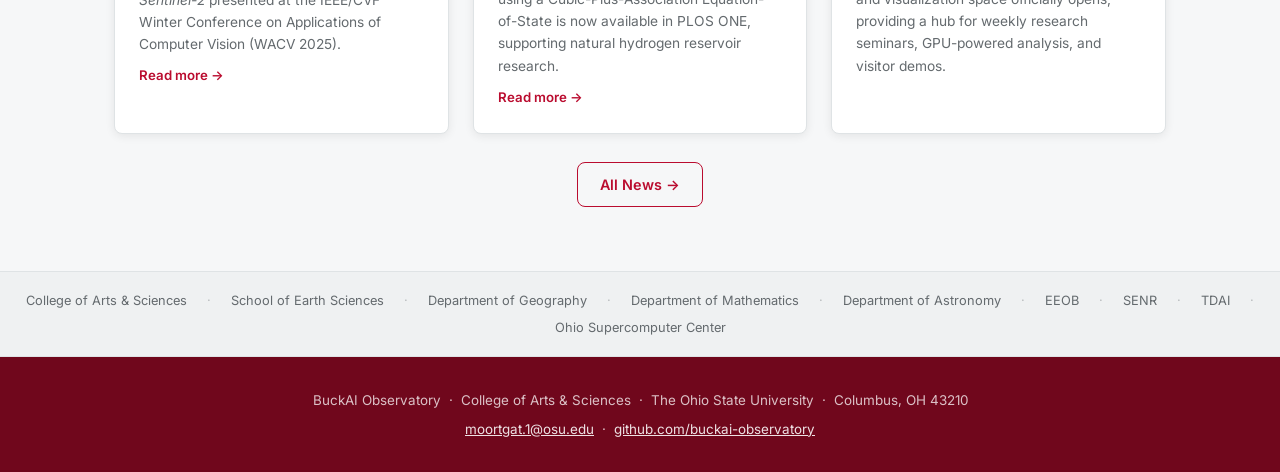
==== commit eb8675b7: "2026-03-07" ====
--- a/index.html
+++ b/index.html
@@ -189,23 +189,23 @@
     <!-- ===== AFFILIATIONS ===== -->
     <div class="affil-strip">
       <div class="affil-strip-inner">
-        <span>College of Arts &amp; Sciences</span>
-        <span class="sep">·</span>
-        <span>School of Earth Sciences</span>
-        <span class="sep">·</span>
-        <span>Department of Geography</span>
-        <span class="sep">·</span>
-        <span>Department of Mathematics</span>
-        <span class="sep">·</span>
-        <span>Department of Astronomy</span>
-        <span class="sep">·</span>
-        <span>EEOB</span>
-        <span class="sep">·</span>
-        <span>SENR</span>
-        <span class="sep">·</span>
-        <span>TDAI</span>
-        <span class="sep">·</span>
-        <span>Ohio Supercomputer Center</span>
+        <a href="https://artsandsciences.osu.edu" target="_blank" rel="noopener">College of Arts &amp; Sciences</a>
+        <span class="sep">·</span>
+        <a href="https://earthsciences.osu.edu" target="_blank" rel="noopener">School of Earth Sciences</a>
+        <span class="sep">·</span>
+        <a href="https://geography.osu.edu" target="_blank" rel="noopener">Department of Geography</a>
+        <span class="sep">·</span>
+        <a href="https://math.osu.edu" target="_blank" rel="noopener">Department of Mathematics</a>
+        <span class="sep">·</span>
+        <a href="https://astronomy.osu.edu" target="_blank" rel="noopener">Department of Astronomy</a>
+        <span class="sep">·</span>
+        <a href="https://eeob.osu.edu" target="_blank" rel="noopener">EEOB</a>
+        <span class="sep">·</span>
+        <a href="https://senr.osu.edu" target="_blank" rel="noopener">SENR</a>
+        <span class="sep">·</span>
+        <a href="https://tdai.osu.edu" target="_blank" rel="noopener">TDAI</a>
+        <span class="sep">·</span>
+        <a href="https://osc.edu" target="_blank" rel="noopener">Ohio Supercomputer Center</a>
       </div>
     </div>
 
--- a/css/style.css
+++ b/css/style.css
@@ -11,29 +11,27 @@
   color: var(--text);
 }
 img { max-width: 100%; display: block; }
-a { color: var(--teal); text-decoration: none; }
+a { color: var(--scarlet); text-decoration: none; }
 a:hover { text-decoration: underline; }
 ul { list-style: none; }
 
 /* ---- DESIGN TOKENS ---- */
 :root {
-  --bg: #f6f9f8;
+  --bg: #f6f7f8;
   --surface: #ffffff;
-  --surface2: #edf4f1;
-  --border: #cfdeda;
-  --text: #0c1e1a;
-  --muted: #4d6960;
-  --teal: #005f4e;
-  --teal-hover: #00735f;
-  --teal-light: #dff0eb;
-  --teal-dark: #00382f;
-  --scarlet: #bb0000;
-  --scarlet-light: #fef2f2;
+  --surface2: #eff1f2;
+  --border: #dfe3e5;
+  --text: #212325;
+  --muted: #646a6e;
+  --scarlet: #ba0c2f;
+  --scarlet-hover: #9e0a28;
+  --scarlet-light: #fce8ec;
+  --scarlet-dark: #70071c;
   --nav-height: 66px;
   --max-width: 1100px;
   --radius: 8px;
-  --shadow: 0 2px 10px rgba(0,80,64,0.09);
-  --shadow-hover: 0 6px 24px rgba(0,80,64,0.16);
+  --shadow: 0 2px 10px rgba(0,0,0,0.08);
+  --shadow-hover: 0 6px 24px rgba(0,0,0,0.14);
 }
 
 /* ---- LAYOUT ---- */
@@ -55,7 +53,7 @@
   height: var(--nav-height);
   background: #fff;
   border-bottom: 1px solid var(--border);
-  box-shadow: 0 1px 6px rgba(0,80,64,0.07);
+  box-shadow: 0 1px 6px rgba(0,0,0,0.06);
 }
 .nav-inner {
   max-width: var(--max-width);
@@ -79,7 +77,7 @@
 .nav-brand-text {
   font-size: 0.95rem;
   font-weight: 700;
-  color: var(--teal);
+  color: var(--scarlet-dark);
   letter-spacing: -0.01em;
   line-height: 1.25;
 }
@@ -107,12 +105,12 @@
   transition: background 0.15s, color 0.15s;
 }
 .nav-links li a:hover {
-  background: var(--teal-light);
-  color: var(--teal);
+  background: var(--scarlet-light);
+  color: var(--scarlet);
   text-decoration: none;
 }
 .nav-links li a.active {
-  color: var(--teal);
+  color: var(--scarlet);
   border-radius: 0;
   border-bottom-color: var(--scarlet);
 }
@@ -129,12 +127,12 @@
   display: block;
   width: 22px;
   height: 2px;
-  background: var(--teal);
+  background: var(--scarlet);
 }
 
 /* ---- HERO (index.html) ---- */
 .hero {
-  background: linear-gradient(140deg, var(--teal-dark) 0%, var(--teal) 55%, #007a65 100%);
+  background: linear-gradient(140deg, var(--scarlet-dark) 0%, var(--scarlet) 55%, #9e0a28 100%);
   color: #fff;
   padding: 5rem 0 5rem;
   text-align: center;
@@ -205,7 +203,7 @@
 
 /* ---- PAGE BANNER (inner pages) ---- */
 .page-banner {
-  background: var(--teal);
+  background: var(--scarlet);
   color: #fff;
   padding: 2.75rem 0 2.25rem;
 }
@@ -237,22 +235,22 @@
   transition: background 0.15s, transform 0.1s, box-shadow 0.15s;
 }
 .btn:hover { transform: translateY(-1px); text-decoration: none; }
-.btn-white { background: #fff; color: var(--teal); }
-.btn-white:hover { background: var(--teal-light); }
+.btn-white { background: #fff; color: var(--scarlet); }
+.btn-white:hover { background: var(--scarlet-light); }
 .btn-ghost {
   background: rgba(255,255,255,0.15);
   color: #fff;
   border: 1px solid rgba(255,255,255,0.4);
 }
 .btn-ghost:hover { background: rgba(255,255,255,0.28); }
-.btn-teal { background: var(--teal); color: #fff; }
-.btn-teal:hover { background: var(--teal-hover); }
+.btn-scarlet { background: var(--scarlet); color: #fff; }
+.btn-scarlet:hover { background: var(--scarlet-hover); }
 .btn-outline {
   background: transparent;
-  color: var(--teal);
-  border: 1.5px solid var(--teal);
-}
-.btn-outline:hover { background: var(--teal-light); }
+  color: var(--scarlet);
+  border: 1.5px solid var(--scarlet);
+}
+.btn-outline:hover { background: var(--scarlet-light); }
 
 /* ---- SECTIONS ---- */
 .section { padding: 4rem 0; }
@@ -260,7 +258,7 @@
 .section-title {
   font-size: clamp(1.35rem, 3vw, 1.75rem);
   font-weight: 700;
-  color: var(--teal);
+  color: var(--scarlet);
   margin-bottom: 0.4rem;
   letter-spacing: -0.01em;
 }
@@ -269,7 +267,7 @@
   display: block;
   width: 38px;
   height: 3px;
-  background: var(--scarlet);
+  background: var(--scarlet-dark);
   margin-top: 0.45rem;
   border-radius: 2px;
 }
@@ -291,7 +289,7 @@
 .feature-card {
   background: var(--surface);
   border: 1px solid var(--border);
-  border-left: 3px solid var(--teal);
+  border-left: 3px solid var(--scarlet);
   border-radius: var(--radius);
   padding: 1.75rem;
   box-shadow: var(--shadow);
@@ -300,13 +298,13 @@
 .feature-card:hover {
   box-shadow: var(--shadow-hover);
   transform: translateY(-2px);
-  border-left-color: var(--scarlet);
+  border-left-color: var(--scarlet-dark);
 }
 .feature-icon { font-size: 2rem; margin-bottom: 0.75rem; }
 .feature-title {
   font-size: 1.05rem;
   font-weight: 700;
-  color: var(--teal);
+  color: var(--text);
   margin-bottom: 0.5rem;
 }
 .feature-body { font-size: 0.9rem; color: var(--muted); line-height: 1.6; }
@@ -339,8 +337,8 @@
   justify-content: center;
   width: 30px;
   height: 30px;
-  background: var(--teal-light);
-  color: var(--teal);
+  background: var(--scarlet-light);
+  color: var(--scarlet);
   border-radius: 50%;
   font-size: 0.8rem;
   font-weight: 700;
@@ -375,8 +373,8 @@
 .tag {
   display: inline-block;
   padding: 0.18rem 0.55rem;
-  background: var(--teal-light);
-  color: var(--teal);
+  background: var(--scarlet-light);
+  color: var(--scarlet);
   border-radius: 20px;
   font-size: 0.73rem;
   font-weight: 600;
@@ -402,7 +400,7 @@
   height: 180px;
   border-radius: 50%;
   object-fit: cover;
-  border: 3px solid var(--teal-light);
+  border: 3px solid var(--scarlet-light);
 }
 .director-name {
   font-size: 1.4rem;
@@ -410,7 +408,7 @@
   color: var(--text);
   margin-bottom: 0.2rem;
 }
-.director-title { font-size: 1rem; color: var(--teal); font-weight: 600; margin-bottom: 0.1rem; }
+.director-title { font-size: 1rem; color: var(--scarlet); font-weight: 600; margin-bottom: 0.1rem; }
 .director-dept { font-size: 0.88rem; color: var(--muted); margin-bottom: 1rem; }
 .director-bio { font-size: 0.93rem; line-height: 1.7; color: var(--text); margin-bottom: 1rem; }
 .person-links {
@@ -421,14 +419,14 @@
 }
 .person-links a {
   font-size: 0.8rem;
-  color: var(--teal);
+  color: var(--scarlet);
   border: 1px solid var(--border);
   padding: 0.22rem 0.65rem;
   border-radius: 20px;
   text-decoration: none;
   transition: background 0.15s, border-color 0.15s;
 }
-.person-links a:hover { background: var(--teal-light); border-color: var(--teal); text-decoration: none; }
+.person-links a:hover { background: var(--scarlet-light); border-color: var(--scarlet); text-decoration: none; }
 
 /* ---- PEOPLE — SAB ---- */
 .sab-grid {
@@ -453,23 +451,23 @@
   border-radius: 50%;
   object-fit: cover;
   margin: 0 auto 1rem;
-  border: 2.5px solid var(--teal-light);
+  border: 2.5px solid var(--scarlet-light);
   background: var(--surface2);
 }
 .sab-name { font-size: 1rem; font-weight: 700; color: var(--text); margin-bottom: 0.15rem; }
-.sab-title { font-size: 0.8rem; color: var(--teal); font-weight: 600; margin-bottom: 0.1rem; }
+.sab-title { font-size: 0.8rem; color: var(--scarlet); font-weight: 600; margin-bottom: 0.1rem; }
 .sab-dept { font-size: 0.78rem; color: var(--muted); margin-bottom: 0.75rem; }
 .sab-bio { font-size: 0.8rem; color: var(--muted); line-height: 1.55; text-align: left; }
 .sab-links { margin-top: 0.75rem; display: flex; justify-content: center; gap: 0.5rem; flex-wrap: wrap; }
 .sab-links a {
   font-size: 0.75rem;
-  color: var(--teal);
+  color: var(--scarlet);
   border: 1px solid var(--border);
   padding: 0.18rem 0.55rem;
   border-radius: 20px;
   text-decoration: none;
 }
-.sab-links a:hover { background: var(--teal-light); border-color: var(--teal); text-decoration: none; }
+.sab-links a:hover { background: var(--scarlet-light); border-color: var(--scarlet); text-decoration: none; }
 
 /* ---- PEOPLE — AFFILIATED ---- */
 .people-dept-header {
@@ -505,15 +503,15 @@
   border-radius: 50%;
   object-fit: cover;
   flex-shrink: 0;
-  border: 2px solid var(--teal-light);
+  border: 2px solid var(--scarlet-light);
   background: var(--surface2);
 }
 .affil-info { flex: 1; min-width: 0; }
 .affil-name { font-size: 0.88rem; font-weight: 700; color: var(--text); margin-bottom: 0.08rem; }
-.affil-title { font-size: 0.74rem; color: var(--teal); font-weight: 600; margin-bottom: 0.04rem; }
+.affil-title { font-size: 0.74rem; color: var(--scarlet); font-weight: 600; margin-bottom: 0.04rem; }
 .affil-dept { font-size: 0.72rem; color: var(--muted); margin-bottom: 0.4rem; }
 .affil-research { font-size: 0.74rem; color: var(--muted); line-height: 1.4; }
-.affil-link { font-size: 0.72rem; color: var(--teal); display: inline-block; margin-top: 0.3rem; }
+.affil-link { font-size: 0.72rem; color: var(--scarlet); display: inline-block; margin-top: 0.3rem; }
 .affil-link:hover { text-decoration: underline; }
 
 /* Photo placeholder (shown when img fails to load) */
@@ -521,12 +519,12 @@
   display: flex;
   align-items: center;
   justify-content: center;
-  background: var(--teal-light);
-  color: var(--teal);
+  background: var(--scarlet-light);
+  color: var(--scarlet);
   font-weight: 700;
   border-radius: 50%;
   flex-shrink: 0;
-  border: 2px solid var(--teal-light);
+  border: 2px solid var(--scarlet-light);
 }
 
 /* ---- NEWS ---- */
@@ -559,8 +557,8 @@
   letter-spacing: 0.04em;
   padding: 0.13rem 0.5rem;
   border-radius: 12px;
-  background: var(--teal-light);
-  color: var(--teal);
+  background: var(--surface2);
+  color: var(--muted);
 }
 .news-category.cat-paper { background: var(--scarlet-light); color: var(--scarlet); }
 .news-category.cat-funding { background: #fff8e6; color: #7a5800; }
@@ -576,7 +574,7 @@
   display: inline-block;
   margin-top: 0.65rem;
   font-size: 0.83rem;
-  color: var(--teal);
+  color: var(--scarlet);
   font-weight: 600;
 }
 /* Full news list */
@@ -613,7 +611,7 @@
   top: 1rem;
   width: 26px;
   height: 26px;
-  background: var(--teal);
+  background: var(--scarlet);
   color: #fff;
   border-radius: 50%;
   font-size: 0.74rem;
@@ -622,7 +620,7 @@
   align-items: center;
   justify-content: center;
 }
-.obj-title { font-weight: 700; color: var(--teal); display: block; margin-bottom: 0.2rem; }
+.obj-title { font-weight: 700; color: var(--scarlet); display: block; margin-bottom: 0.2rem; }
 .obj-body { font-size: 0.9rem; color: var(--muted); line-height: 1.6; }
 
 /* ---- INFRA CARDS (about.html) ---- */
@@ -661,7 +659,7 @@
 .contact-block h3 {
   font-size: 1rem;
   font-weight: 700;
-  color: var(--teal);
+  color: var(--scarlet);
   margin-bottom: 1rem;
   padding-bottom: 0.5rem;
   border-bottom: 1px solid var(--border);
@@ -680,7 +678,7 @@
   align-items: center;
   gap: 0.5rem;
   font-size: 0.9rem;
-  color: var(--teal);
+  color: var(--scarlet);
   padding: 0.35rem 0;
   border-bottom: 1px solid var(--border);
   text-decoration: none;
@@ -705,10 +703,12 @@
   color: var(--muted);
 }
 .affil-strip-inner .sep { opacity: 0.4; }
+.affil-strip-inner a { color: var(--muted); text-decoration: none; }
+.affil-strip-inner a:hover { color: var(--scarlet); text-decoration: underline; }
 
 /* ---- FOOTER ---- */
 footer {
-  background: var(--teal-dark);
+  background: var(--scarlet-dark);
   color: rgba(255,255,255,0.75);
   padding: 2rem 0;
   text-align: center;
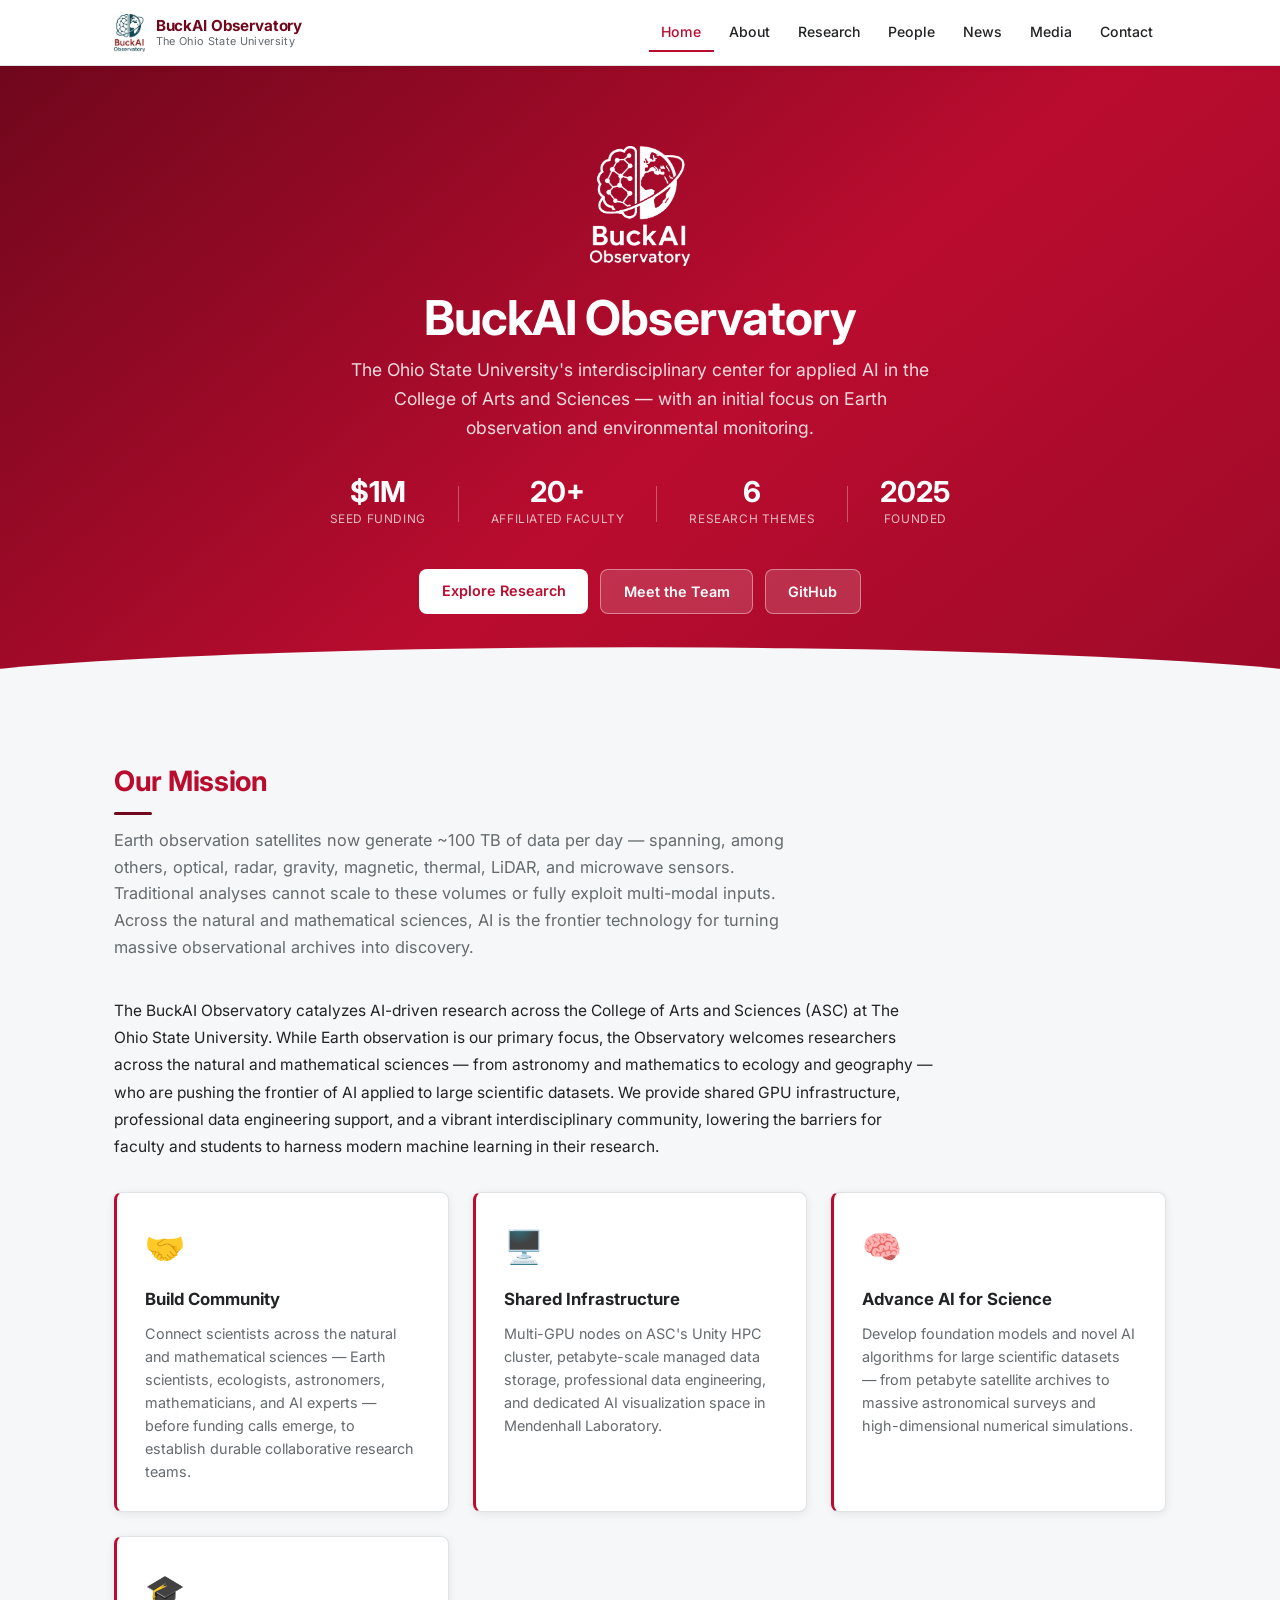
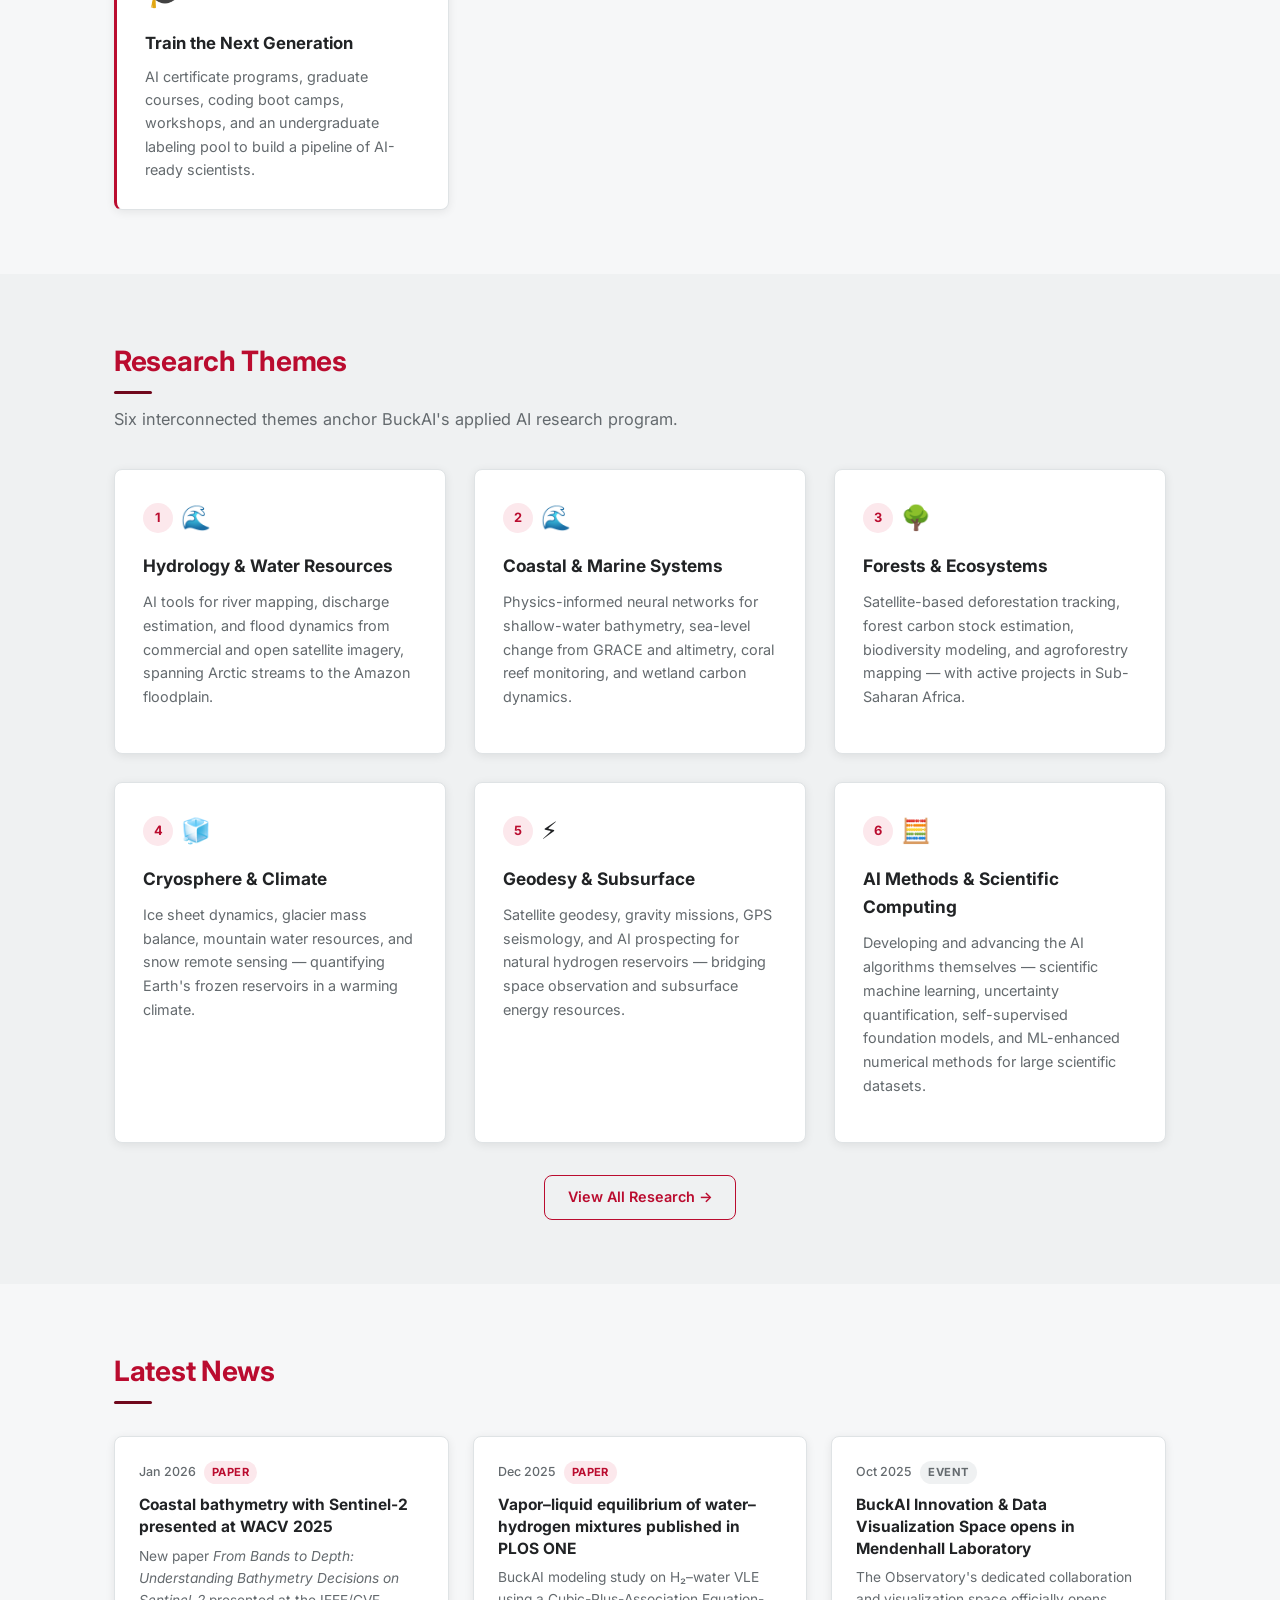
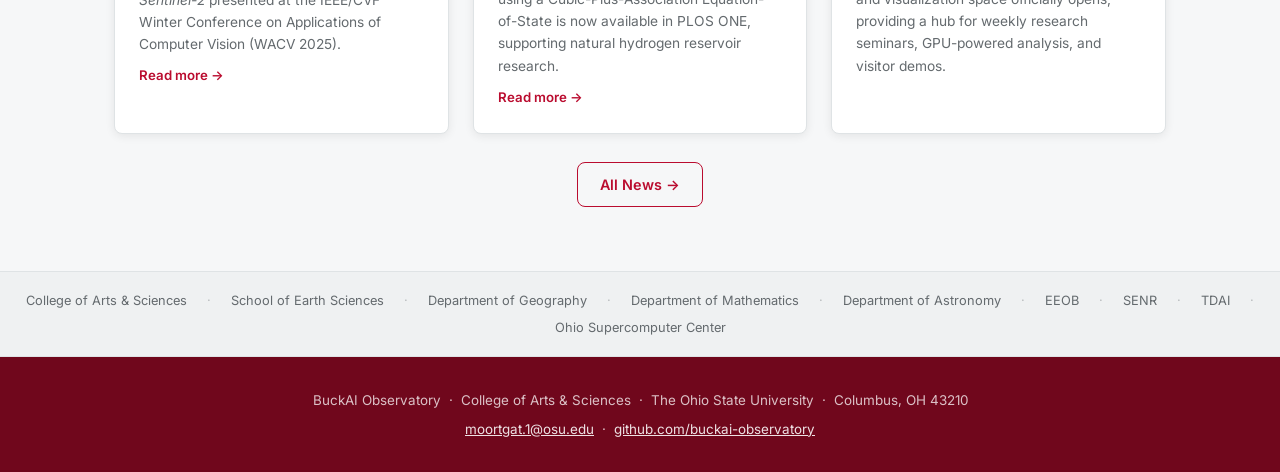
==== commit ea436b2b: "2026-03-10" ====
--- a/index.html
+++ b/index.html
@@ -54,7 +54,7 @@
           </div>
           <div class="hero-divider"></div>
           <div class="hero-stat">
-            <div class="hero-stat-value">15+</div>
+            <div class="hero-stat-value">20+</div>
             <div class="hero-stat-label">Affiliated Faculty</div>
           </div>
           <div class="hero-divider"></div>
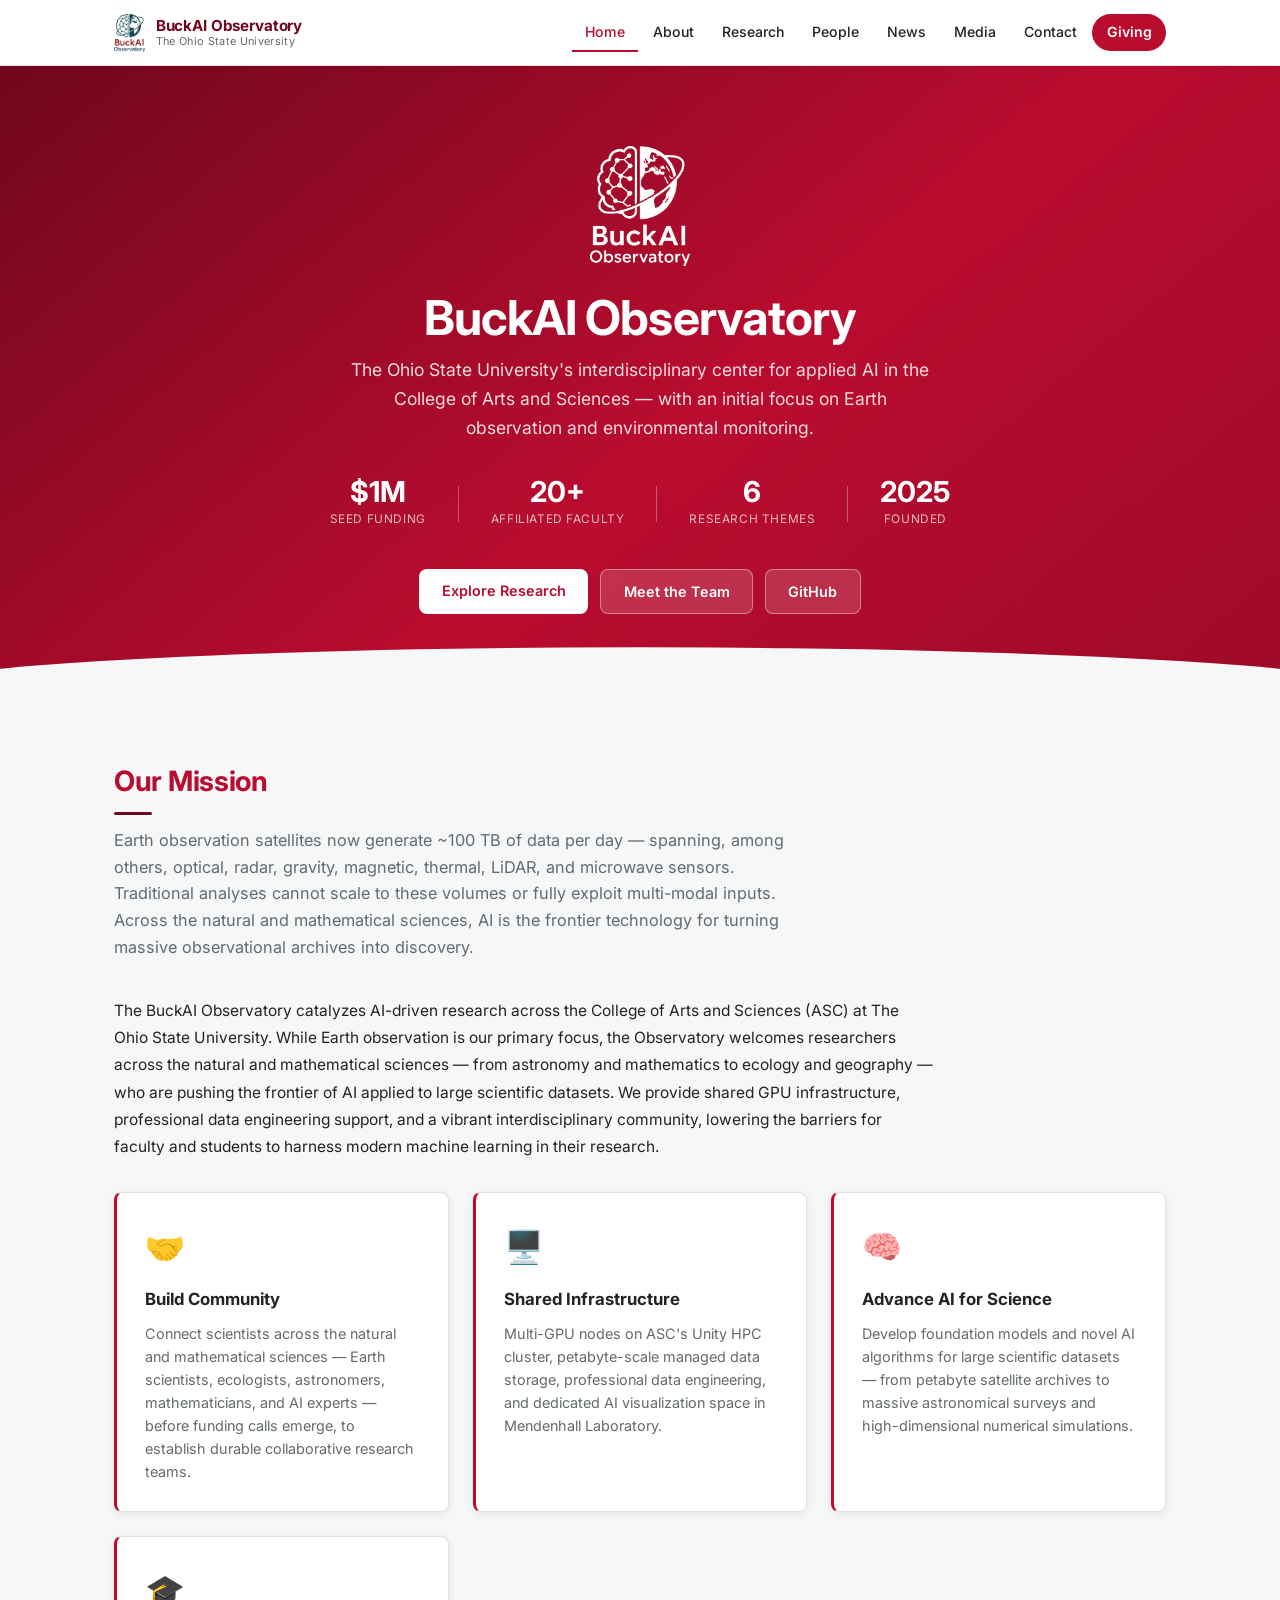
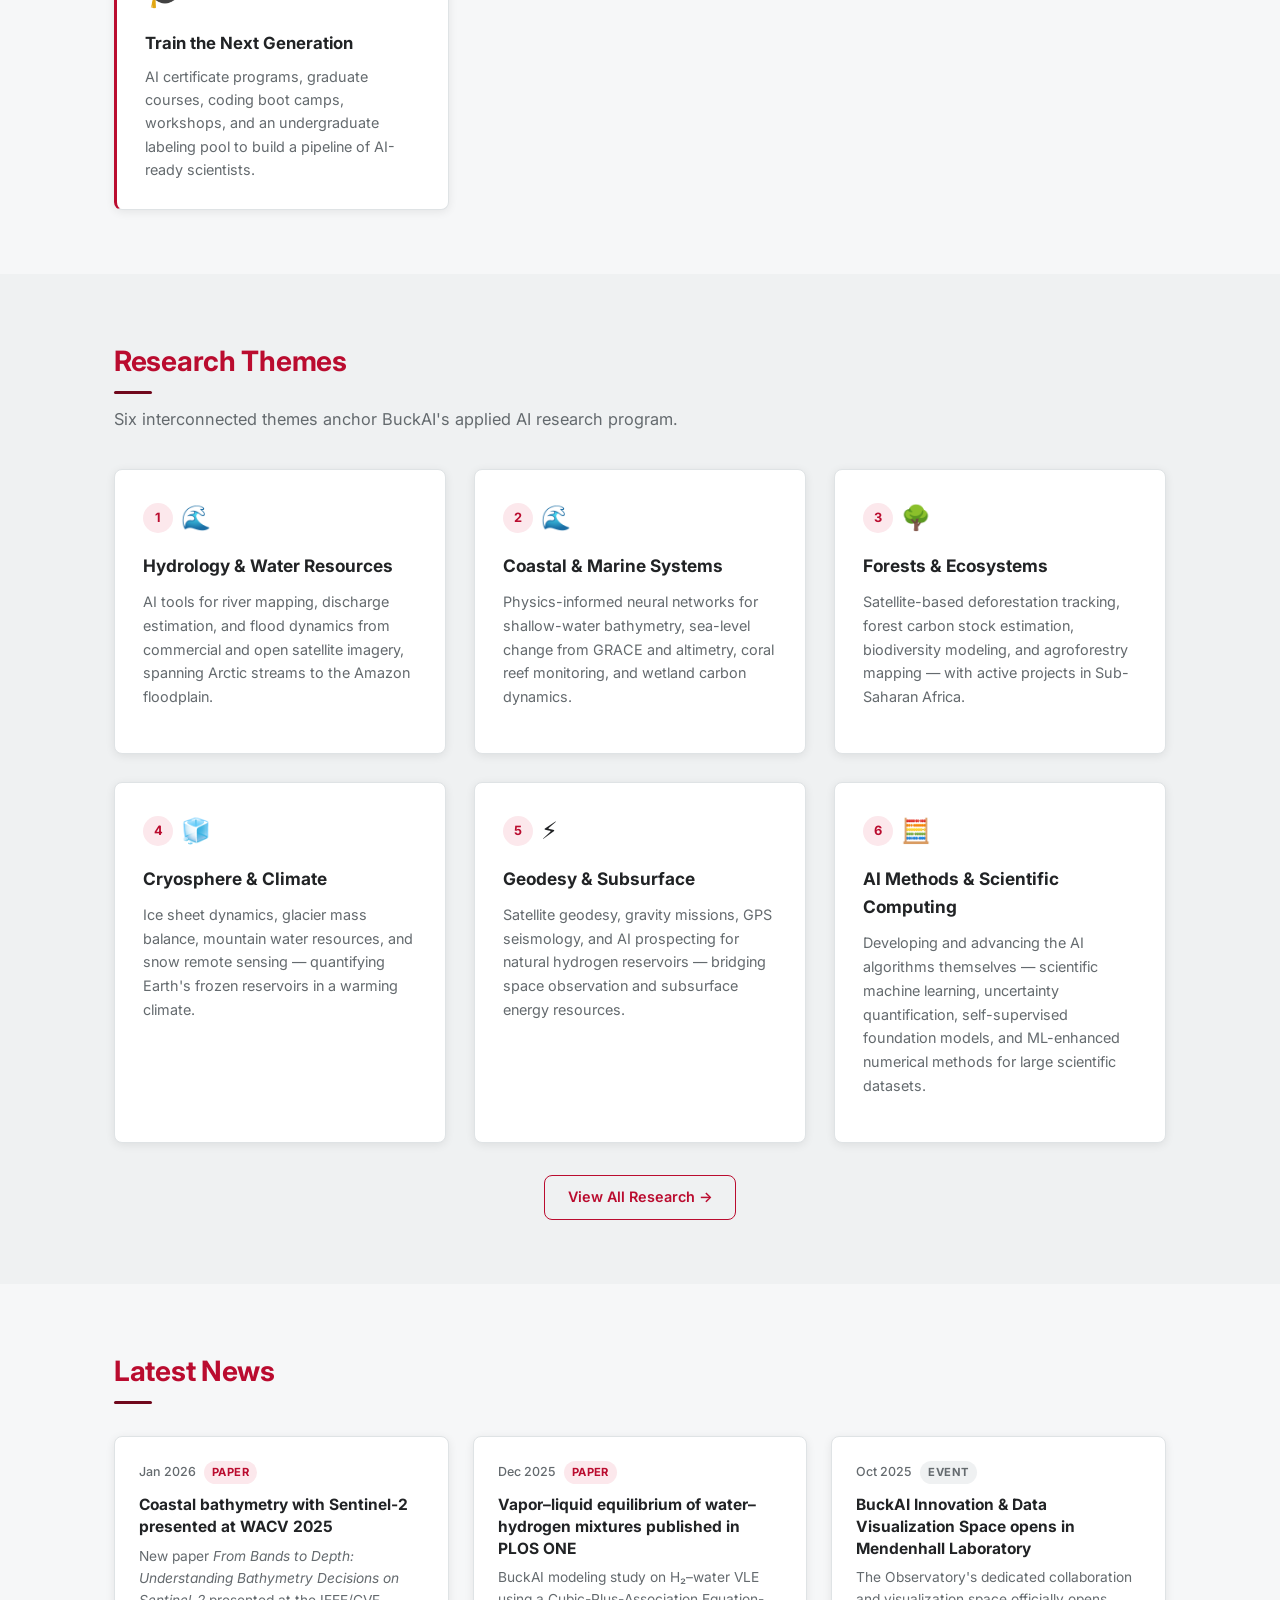
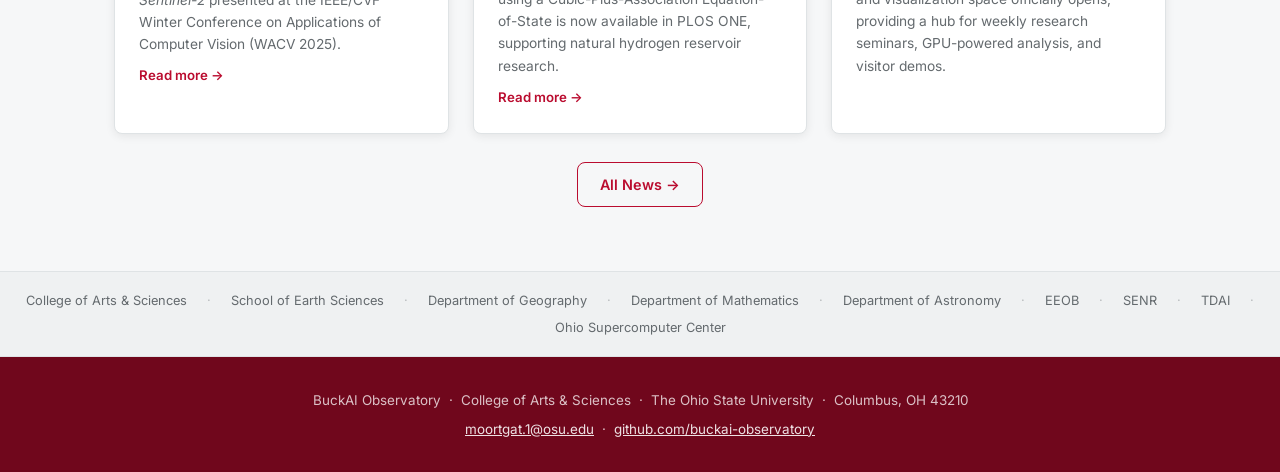
==== commit 602e6e89: "Add Giving page and nav link for BuckAI Observatory donations - New giving.html with mission stateme" ====
--- a/index.html
+++ b/index.html
@@ -32,6 +32,7 @@
         <li><a href="news.html">News</a></li>
         <li><a href="media.html">Media</a></li>
         <li><a href="contact.html">Contact</a></li>
+        <li><a href="giving.html" class="nav-give">Giving</a></li>
       </ul>
     </div>
   </nav>
--- a/css/style.css
+++ b/css/style.css
@@ -113,6 +113,17 @@
   color: var(--scarlet);
   border-radius: 0;
   border-bottom-color: var(--scarlet);
+}
+.nav-links li a.nav-give {
+  background: var(--scarlet);
+  color: #fff;
+  border-radius: 999px;
+  font-weight: 600;
+  padding: 0.35rem 0.9rem;
+}
+.nav-links li a.nav-give:hover {
+  background: var(--scarlet-hover);
+  color: #fff;
 }
 .nav-hamburger {
   display: none;
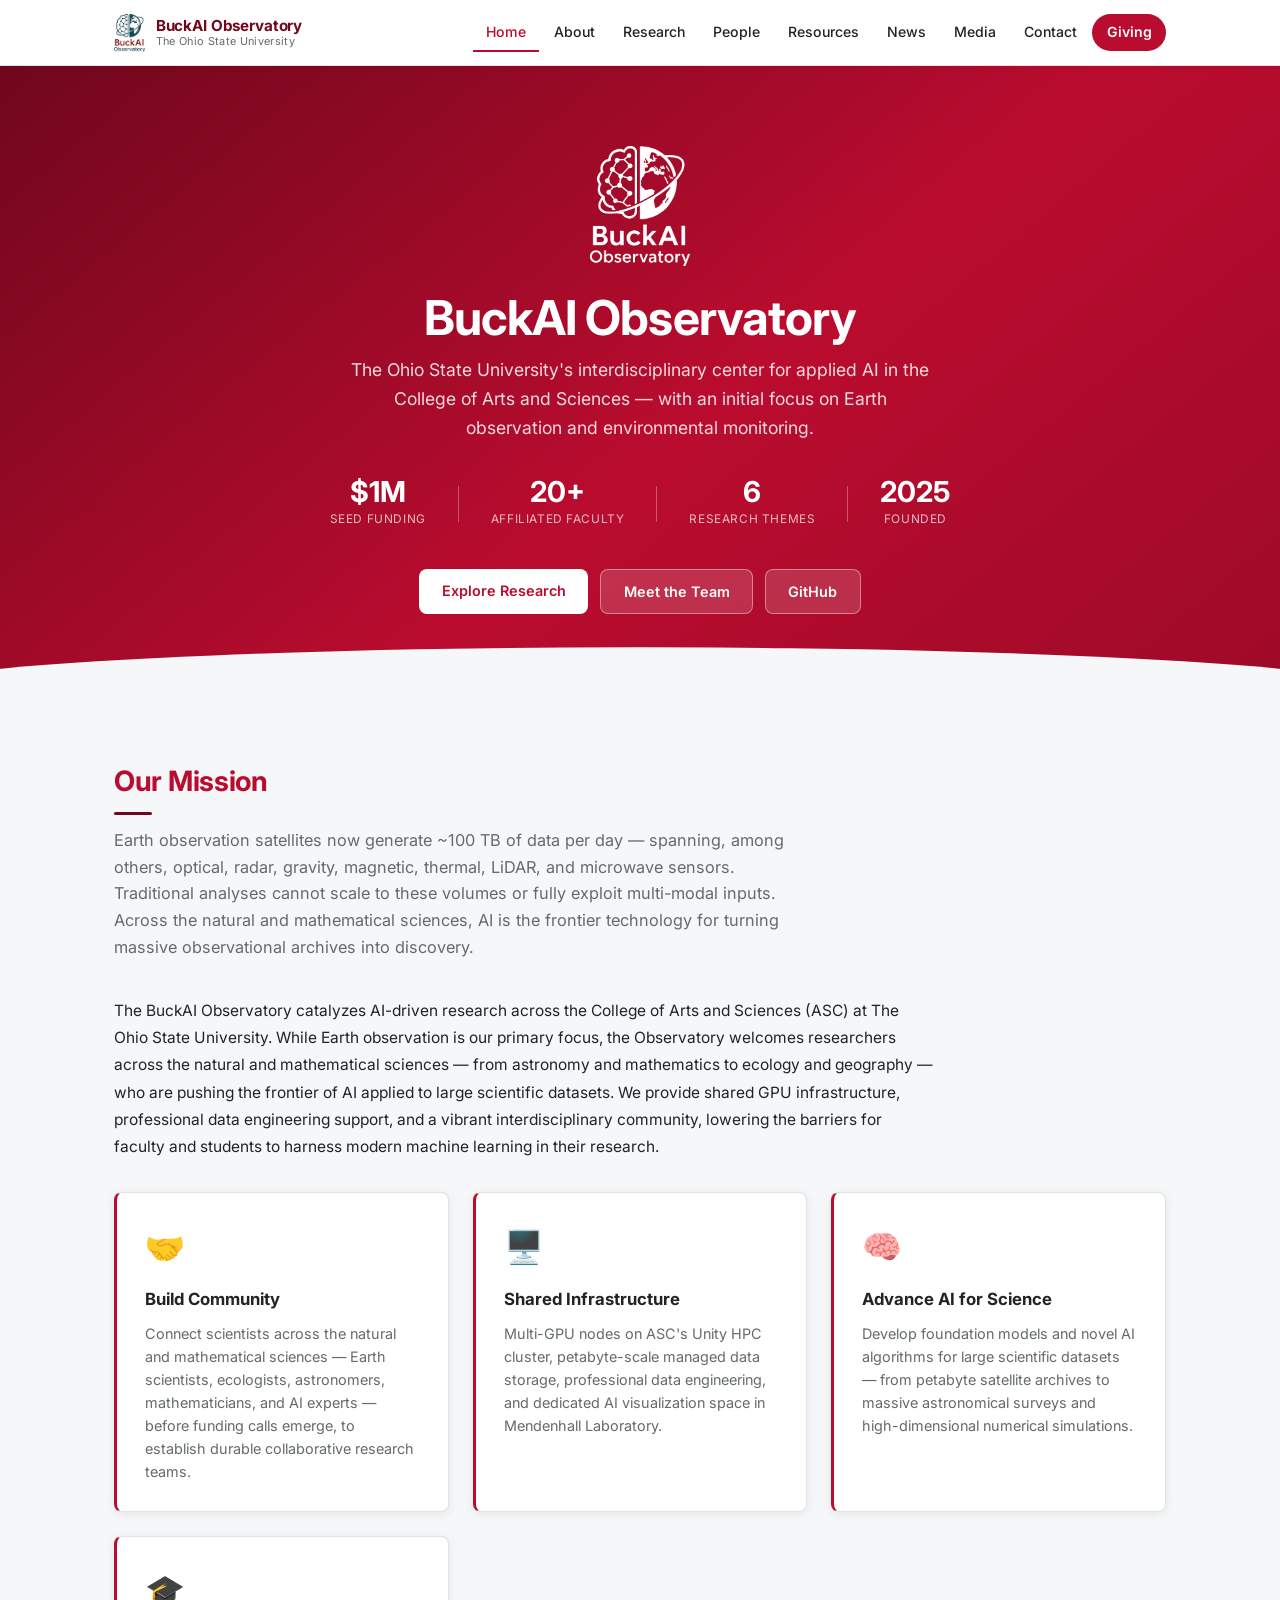
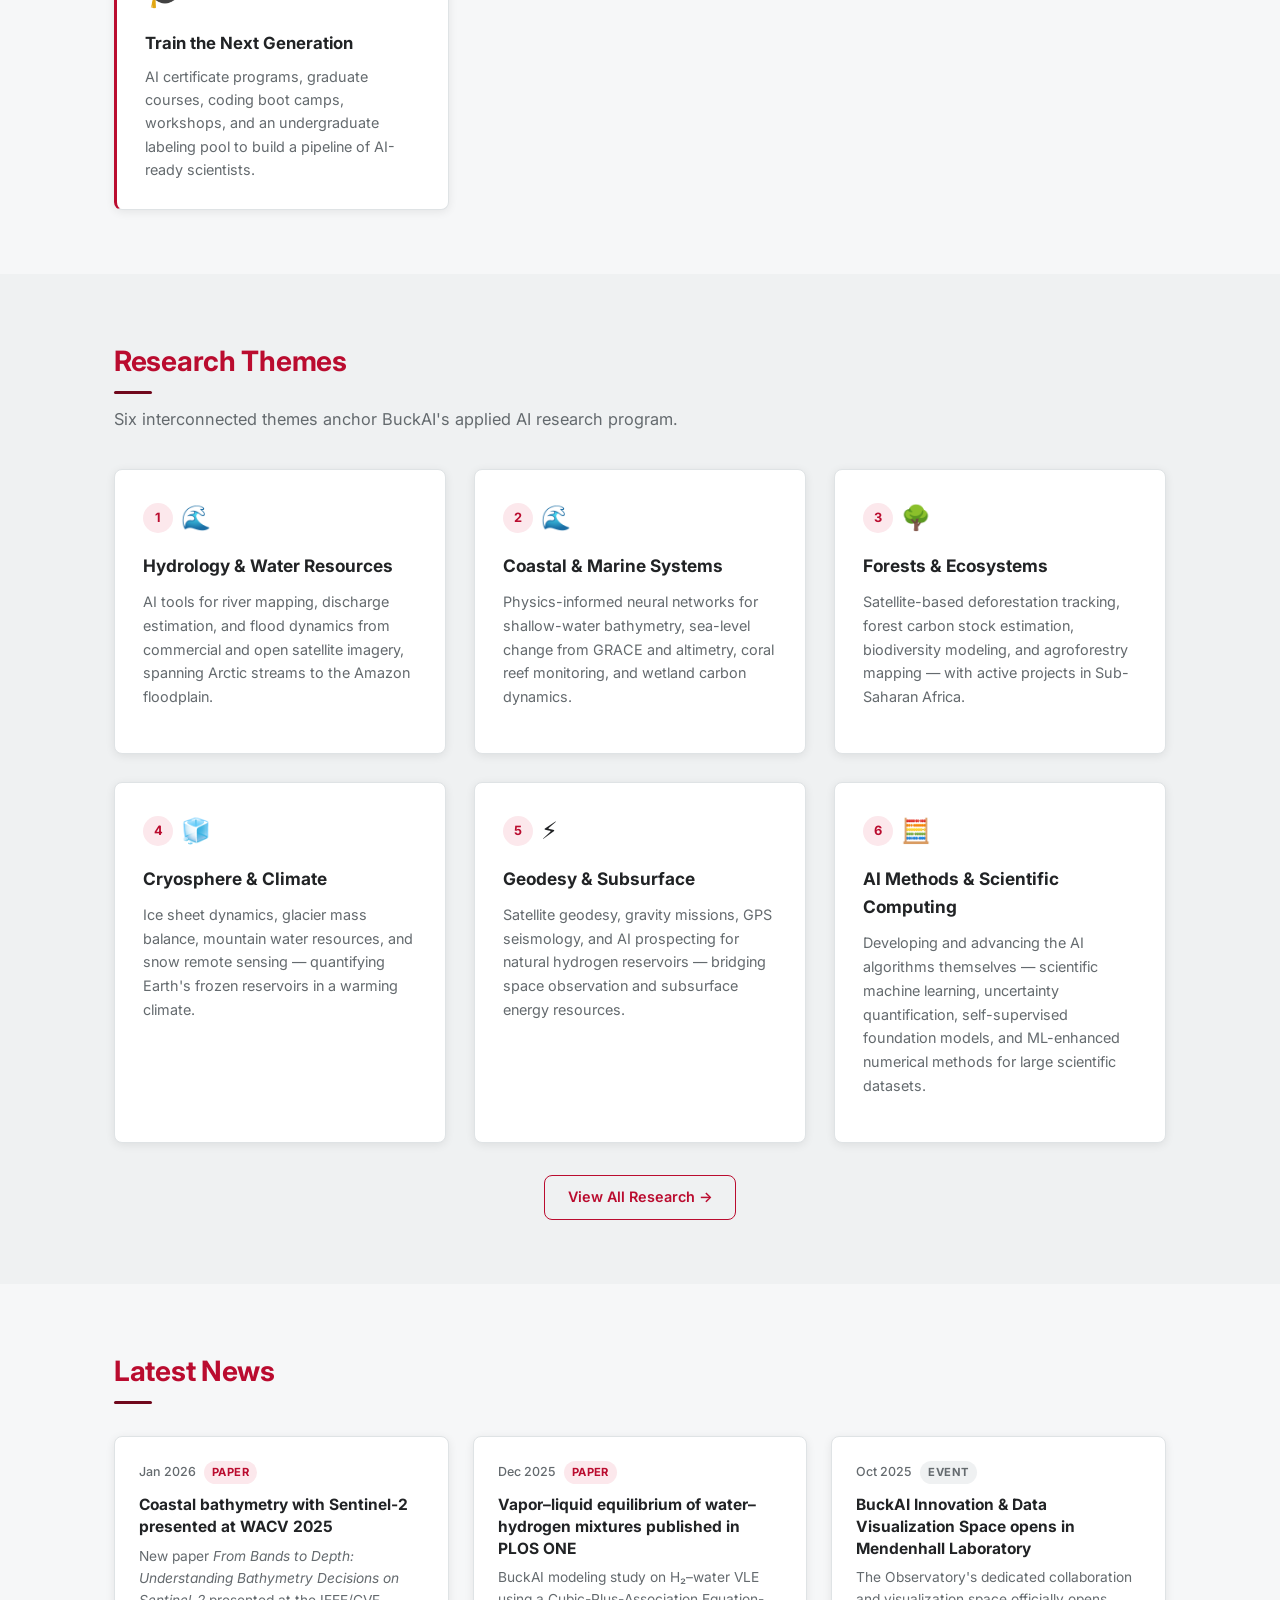
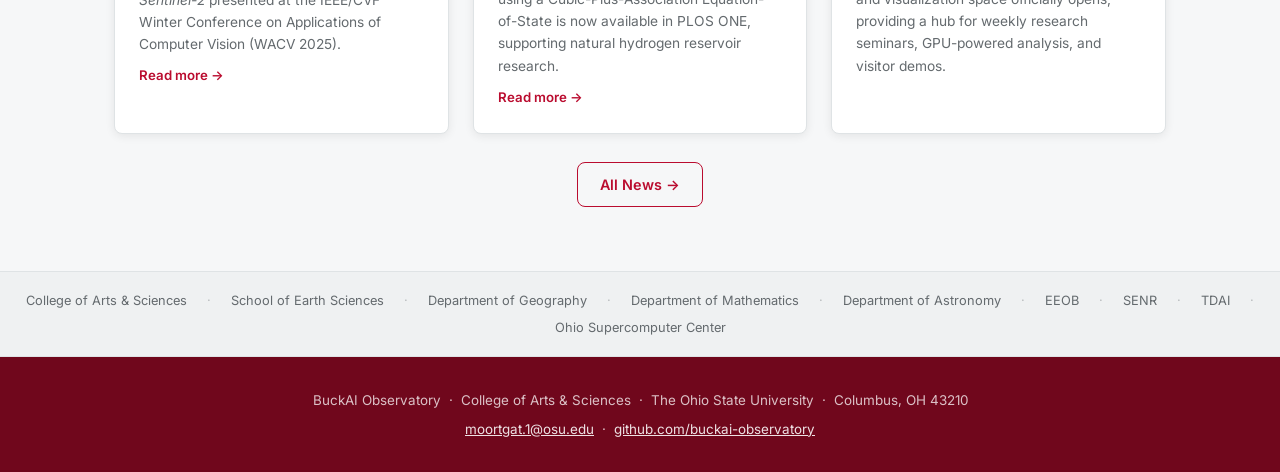
==== commit 7a101eb9: "Add Resources page and nav link for shared BuckAI handbooks, courses, and pipelines First entry is t" ====
--- a/index.html
+++ b/index.html
@@ -29,6 +29,7 @@
         <li><a href="about.html">About</a></li>
         <li><a href="research.html">Research</a></li>
         <li><a href="people.html">People</a></li>
+        <li><a href="resources.html">Resources</a></li>
         <li><a href="news.html">News</a></li>
         <li><a href="media.html">Media</a></li>
         <li><a href="contact.html">Contact</a></li>
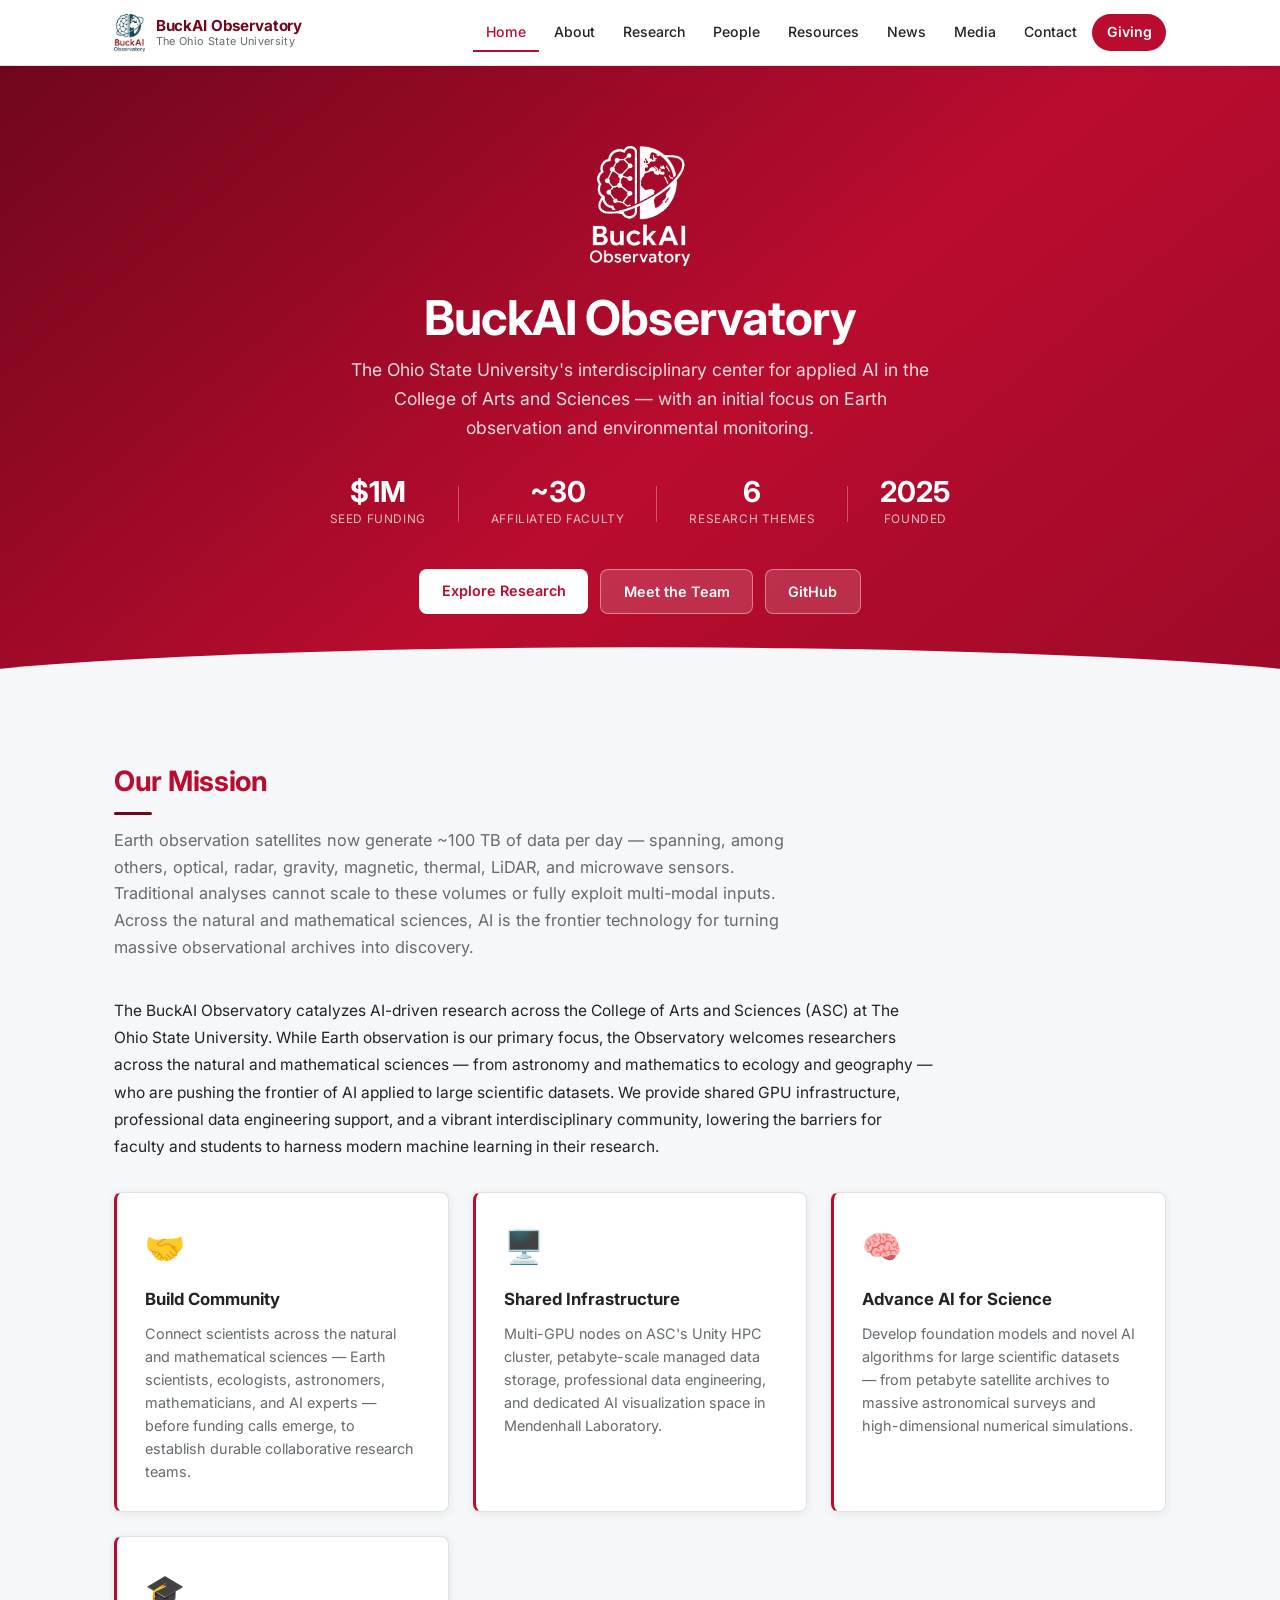
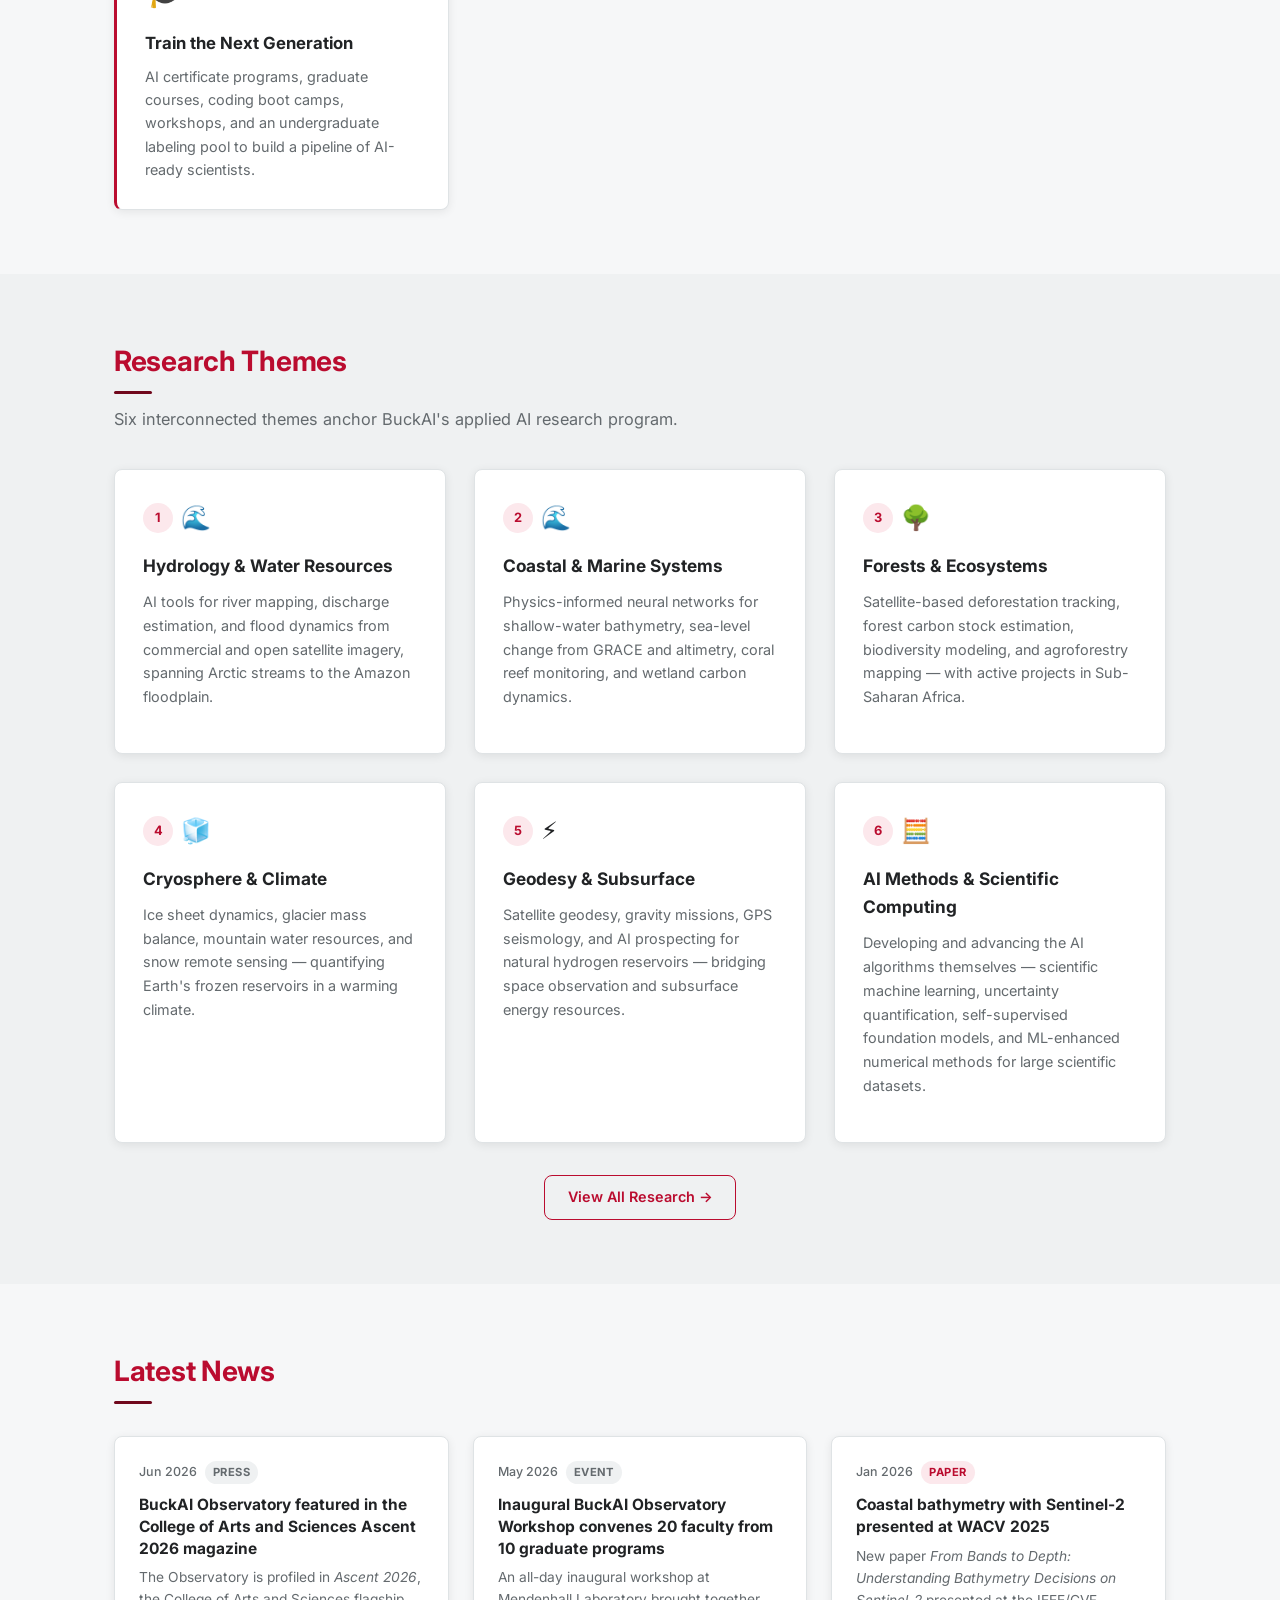
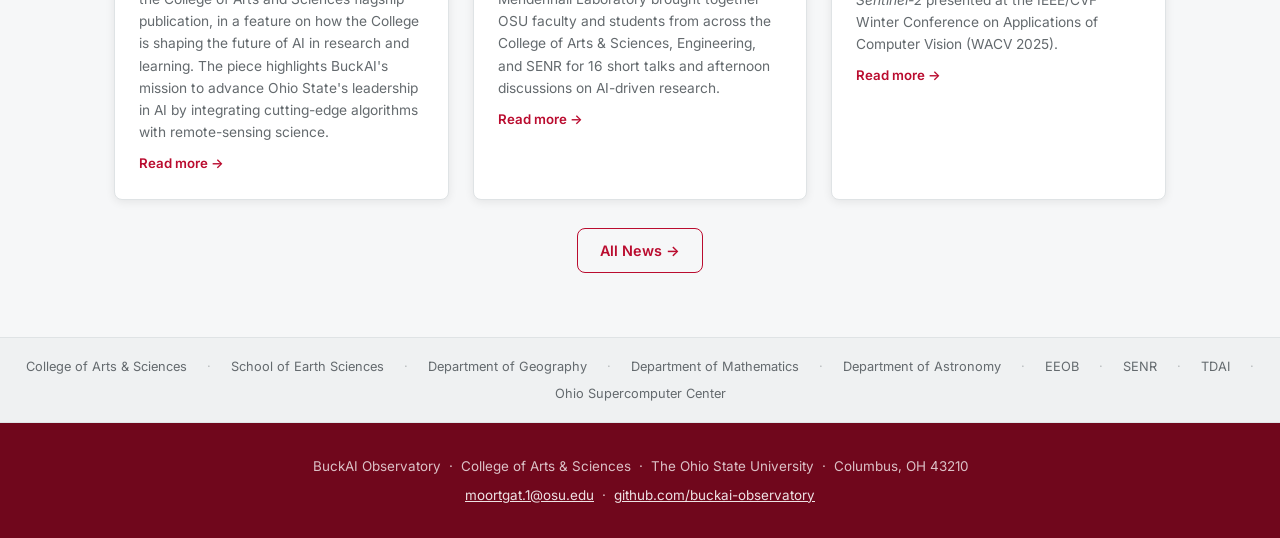
==== commit ee544306: "Add 4 affiliated faculty, reorganize by department alphabetically New faculty: Hari Subramoni (CSE)," ====
--- a/index.html
+++ b/index.html
@@ -56,7 +56,7 @@
           </div>
           <div class="hero-divider"></div>
           <div class="hero-stat">
-            <div class="hero-stat-value">20+</div>
+            <div class="hero-stat-value">~30</div>
             <div class="hero-stat-label">Affiliated Faculty</div>
           </div>
           <div class="hero-divider"></div>
--- a/css/style.css
+++ b/css/style.css
@@ -602,6 +602,86 @@
 .news-row-date { font-size: 0.85rem; color: var(--scarlet); font-weight: 700; padding-top: 0.15rem; }
 .news-row-headline { font-size: 0.97rem; font-weight: 700; color: var(--text); margin-bottom: 0.3rem; }
 .news-row-body { font-size: 0.86rem; color: var(--muted); line-height: 1.6; }
+
+/* Expandable news details */
+.news-row-details { margin-top: 0.65rem; }
+.news-row-details summary {
+  cursor: pointer;
+  list-style: none;
+  display: inline-flex;
+  align-items: center;
+  font-size: 0.82rem;
+  font-weight: 600;
+  color: var(--scarlet);
+  user-select: none;
+  padding: 0.15rem 0;
+}
+.news-row-details summary::-webkit-details-marker { display: none; }
+.news-row-details summary::after {
+  content: '▸';
+  display: inline-block;
+  margin-left: 0.3rem;
+  font-size: 0.75rem;
+  transition: transform 0.18s ease;
+}
+.news-row-details[open] summary::after { transform: rotate(90deg); }
+.news-row-details summary:hover { color: #8e0000; }
+.news-row-details summary:focus-visible {
+  outline: 2px solid var(--scarlet);
+  outline-offset: 2px;
+  border-radius: 2px;
+}
+.news-row-toggle-open { display: none; }
+.news-row-details[open] .news-row-toggle-closed { display: none; }
+.news-row-details[open] .news-row-toggle-open { display: inline; }
+
+.news-row-details-body {
+  margin-top: 0.75rem;
+  padding: 0.85rem 1rem;
+  background: var(--surface2);
+  border-left: 3px solid var(--scarlet);
+  border-radius: 0 var(--radius) var(--radius) 0;
+  font-size: 0.88rem;
+  color: var(--text);
+  line-height: 1.7;
+}
+.news-row-details-body p { margin-bottom: 0.7rem; }
+.news-row-details-body p:last-child { margin-bottom: 0; }
+.news-row-details-body ul { margin: 0.4rem 0 0.7rem 1.25rem; }
+.news-row-details-body li { margin-bottom: 0.25rem; font-size: 0.86rem; }
+.news-row-details-body strong { color: var(--text); }
+.news-row-details-body em { color: var(--muted); }
+.news-row-details-body a {
+  color: var(--scarlet);
+  text-decoration: none;
+  font-weight: 600;
+  border-bottom: 1px solid transparent;
+  transition: border-color 0.15s ease;
+}
+.news-row-details-body a:hover { border-bottom-color: var(--scarlet); }
+
+.news-photo-strip {
+  display: grid;
+  grid-template-columns: repeat(auto-fit, minmax(220px, 1fr));
+  gap: 0.65rem;
+  margin: 0.25rem 0 1rem;
+}
+.news-photo-strip a {
+  display: block;
+  border: none;
+  overflow: hidden;
+  border-radius: var(--radius);
+  box-shadow: var(--shadow);
+}
+.news-photo-strip a:hover { border: none; }
+.news-photo-strip img {
+  width: 100%;
+  height: 170px;
+  object-fit: cover;
+  display: block;
+  transition: transform 0.25s ease;
+}
+.news-photo-strip a:hover img { transform: scale(1.04); }
 
 /* ---- OBJECTIVES LIST (about.html) ---- */
 .objectives-list { counter-reset: obj; list-style: none; margin: 1.5rem 0; }
@@ -765,3 +845,43 @@
   .hero-stats { gap: 1rem 1.5rem; }
   .hero-divider { display: none; }
 }
+
+/* =====================================================================
+   Within-page navigation (jump-to-section strip)
+   ===================================================================== */
+html { scroll-behavior: smooth; }
+:where(section[id], h2[id], h3[id]) { scroll-margin-top: 84px; } /* fixed nav 66px + buffer */
+
+.page-toc {
+  background: var(--surface2);
+  border-top: 1px solid var(--border);
+  border-bottom: 1px solid var(--border);
+  padding: 0.7rem 1.25rem;
+  font-size: 0.88rem;
+}
+.page-toc-inner {
+  max-width: var(--max-width);
+  margin: 0 auto;
+  display: flex;
+  flex-wrap: wrap;
+  gap: 0.35rem 1.25rem;
+  align-items: center;
+  justify-content: center;
+}
+.page-toc-label {
+  color: var(--muted);
+  font-weight: 700;
+  letter-spacing: 0.04em;
+  text-transform: uppercase;
+  font-size: 0.74rem;
+}
+.page-toc a {
+  color: var(--scarlet);
+  text-decoration: none;
+  font-weight: 500;
+  white-space: nowrap;
+}
+.page-toc a:hover { text-decoration: underline; }
+@media (max-width: 600px) {
+  .page-toc { font-size: 0.82rem; padding: 0.55rem 0.75rem; }
+}
